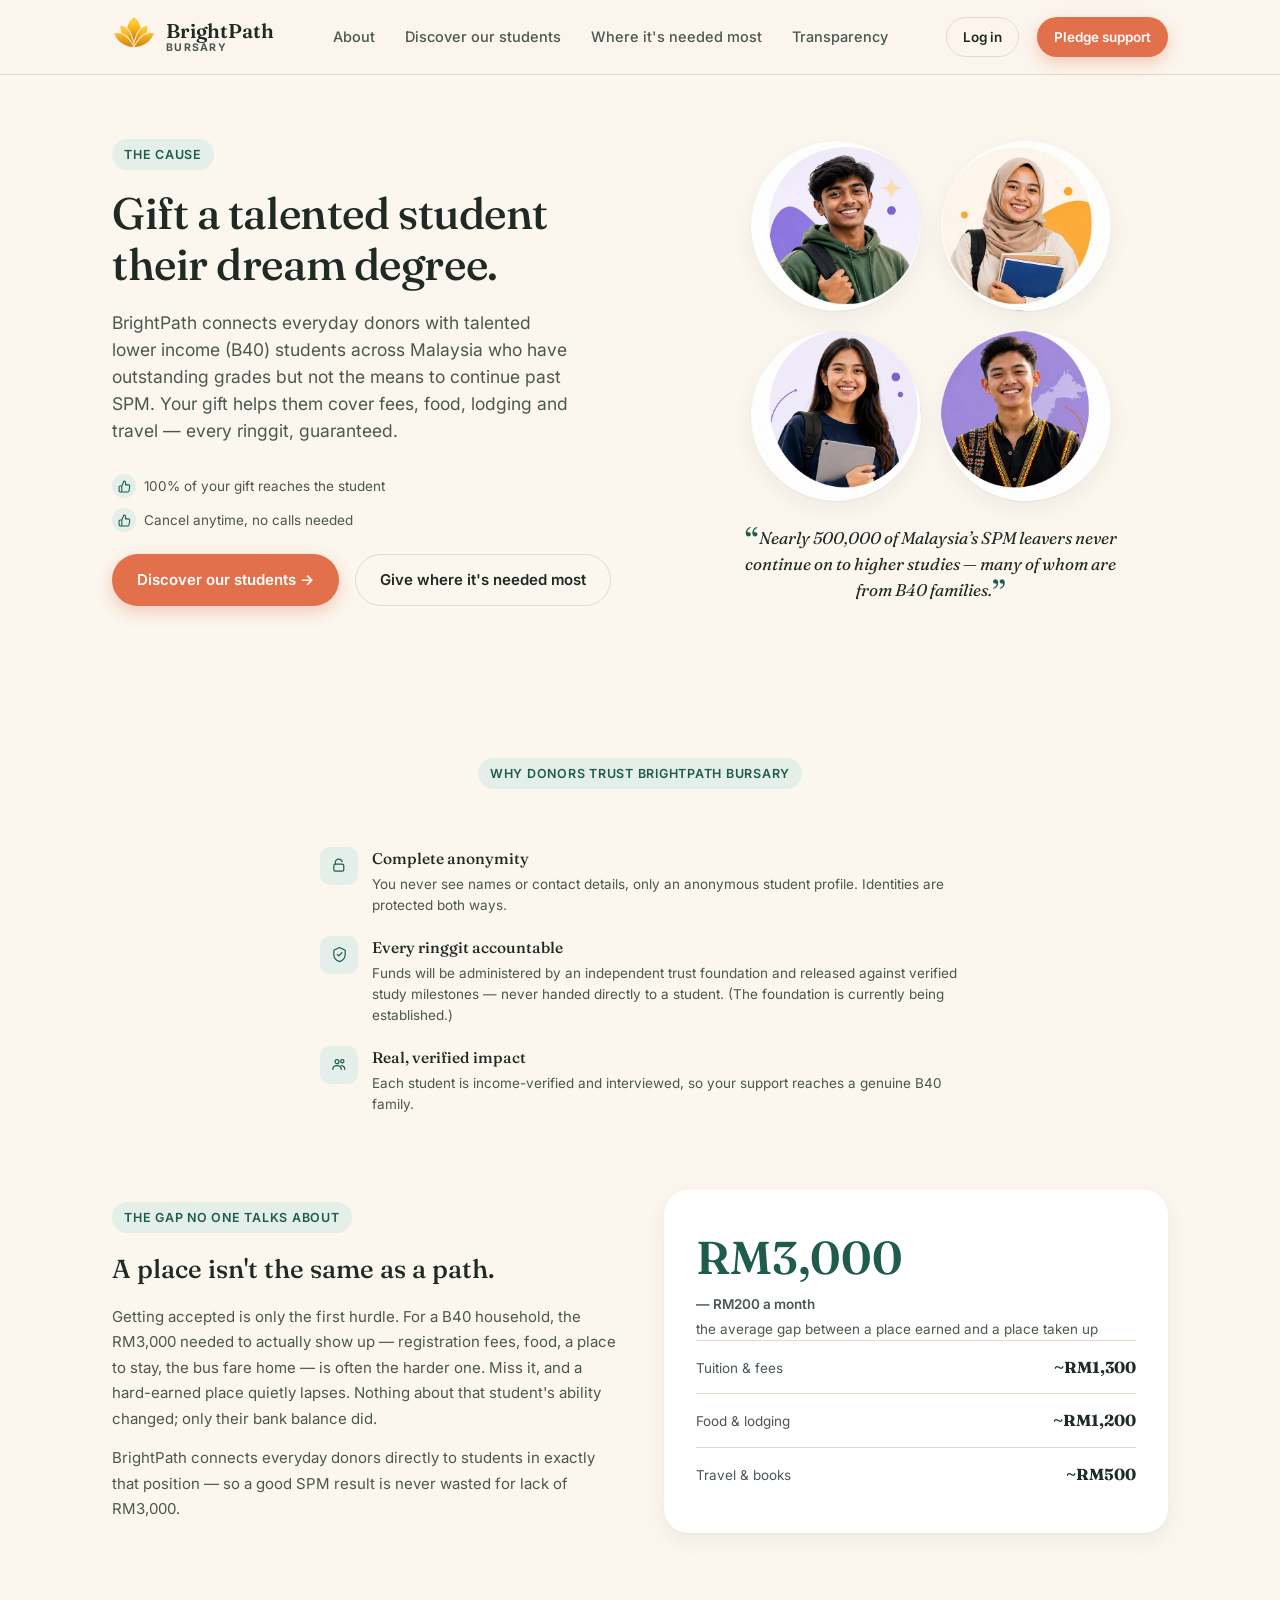
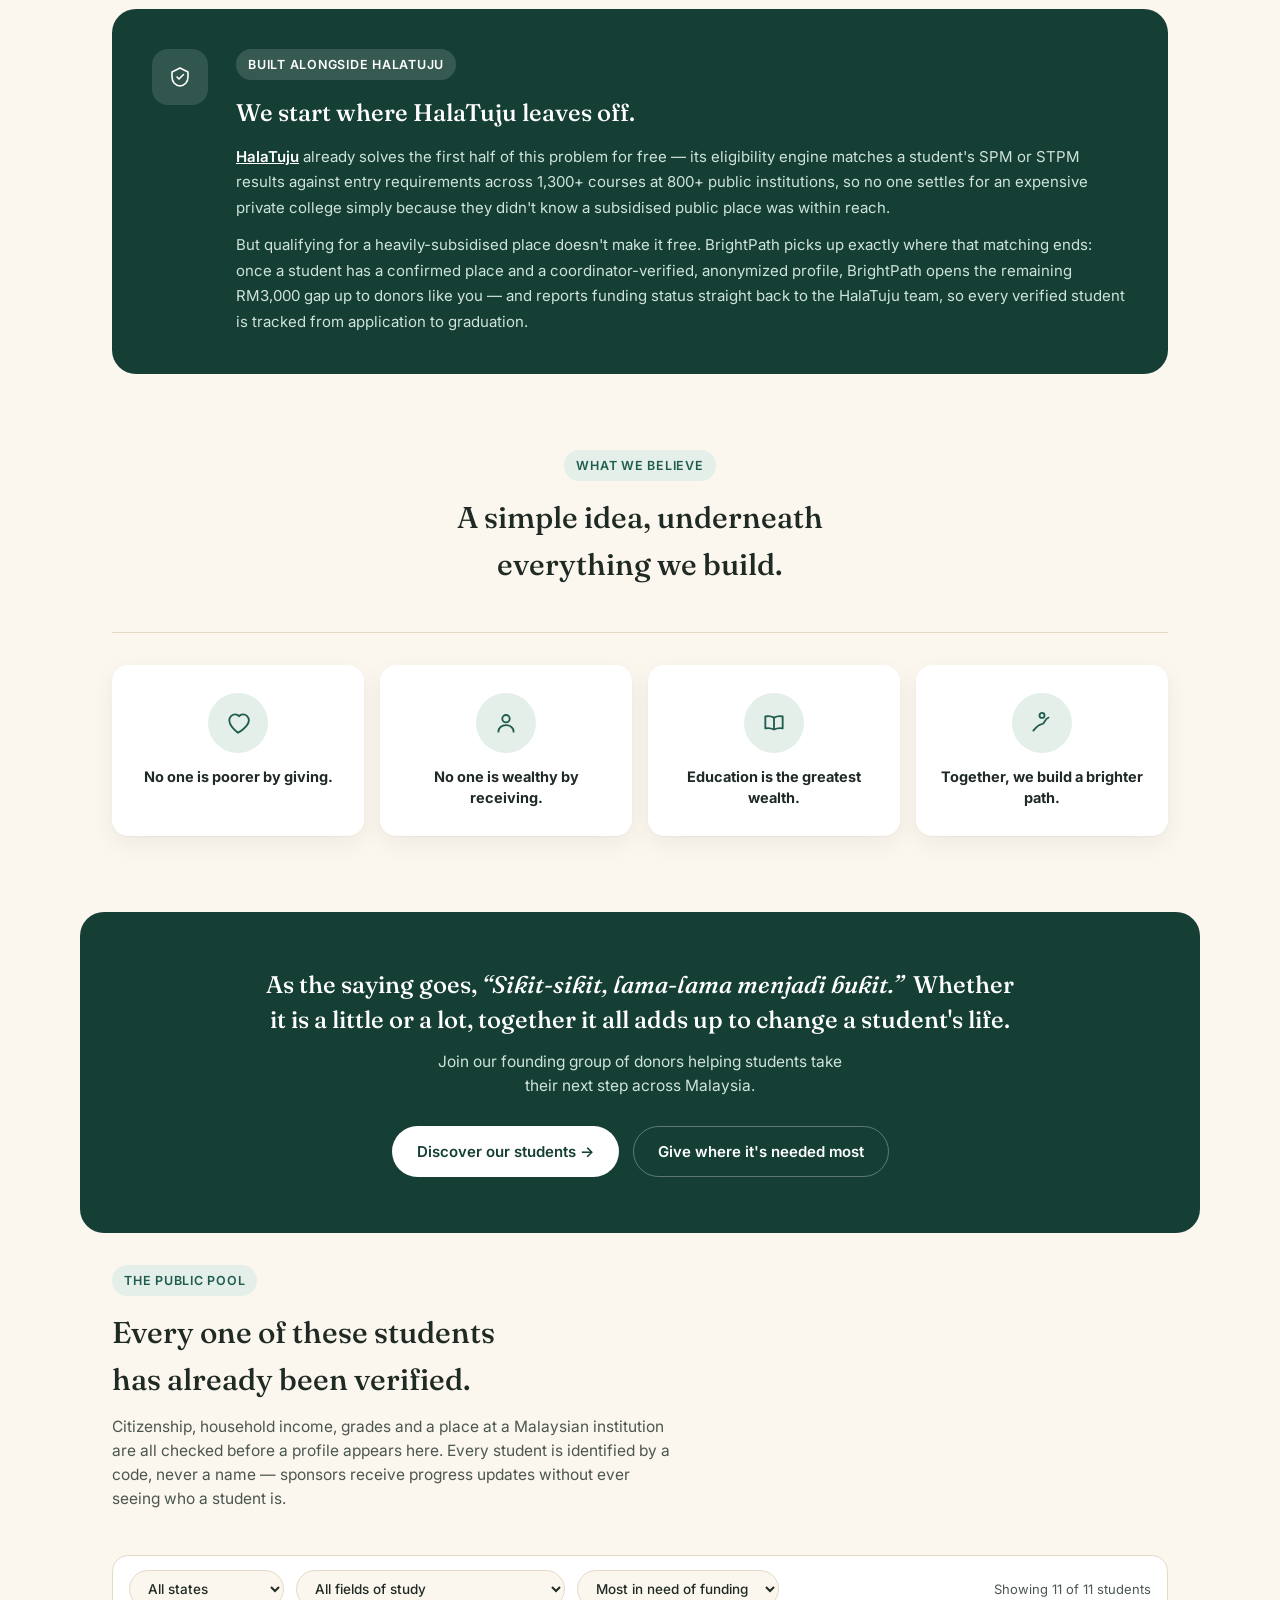
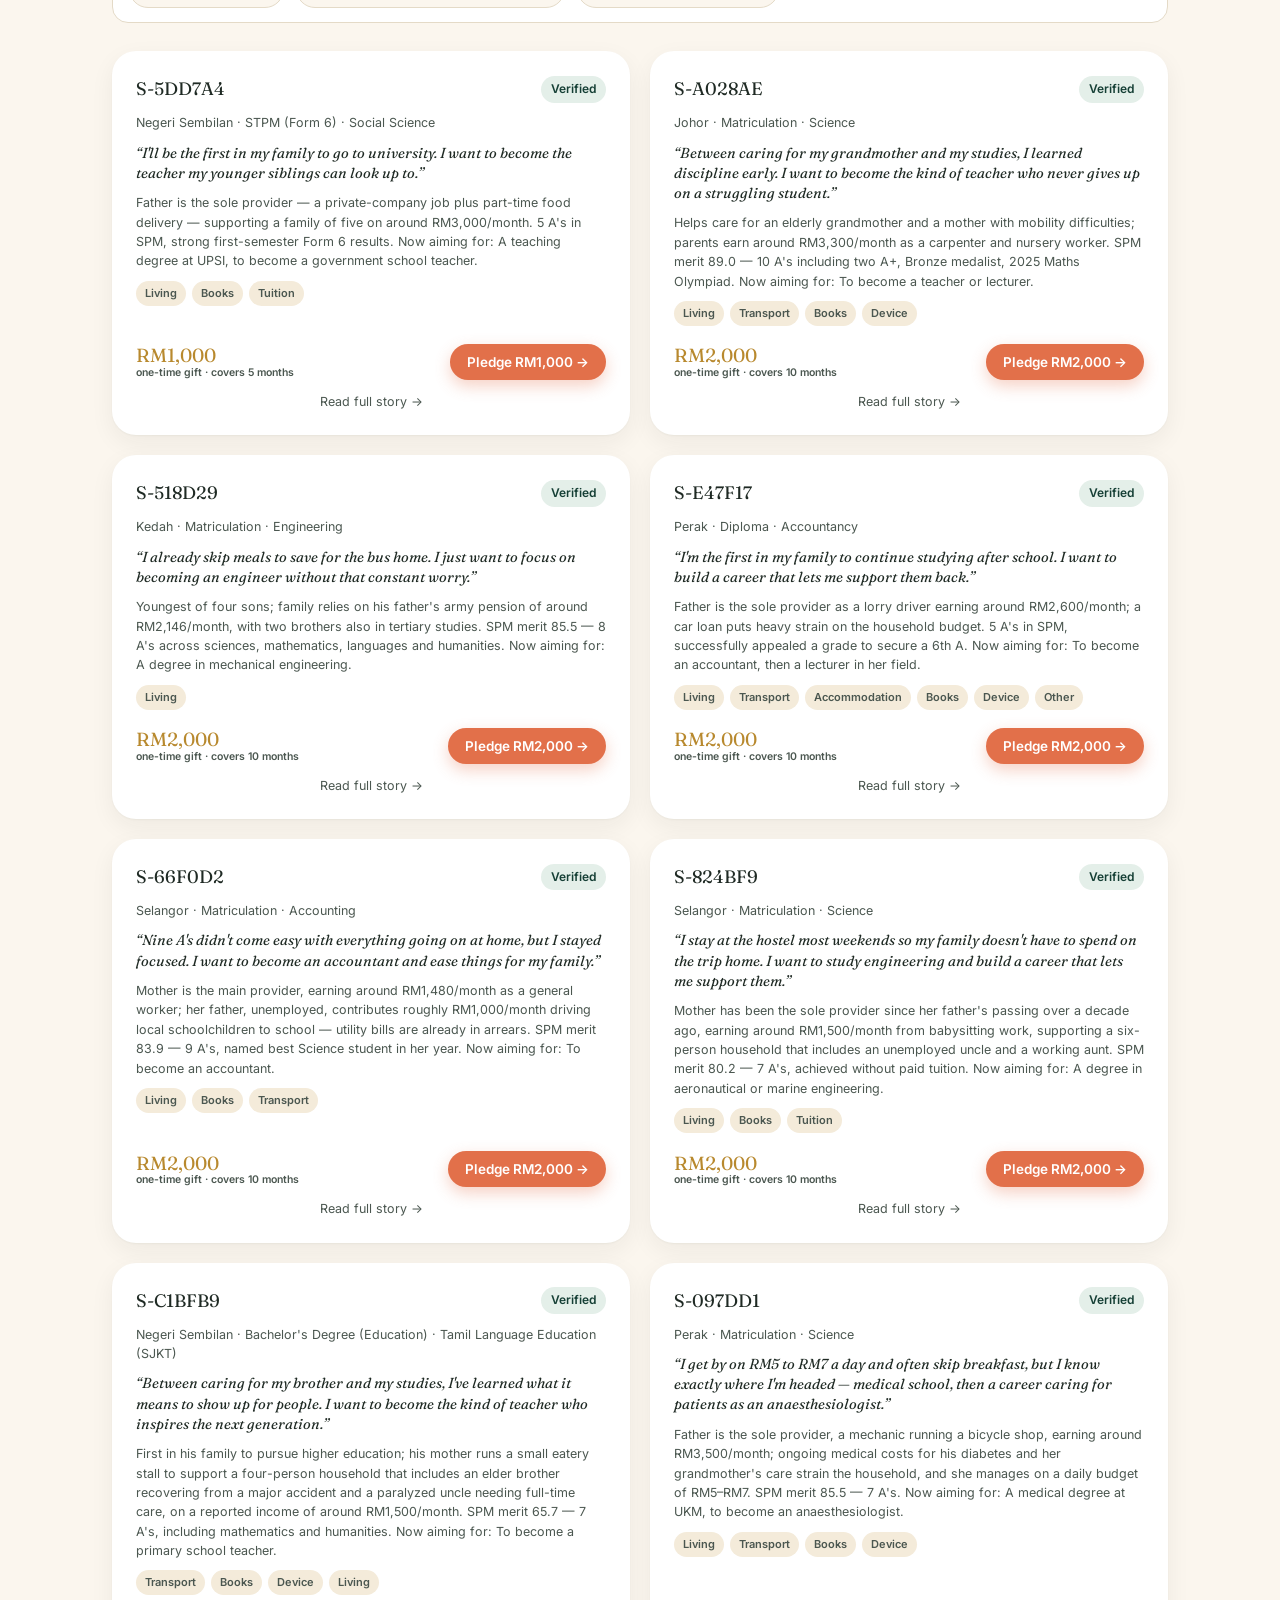
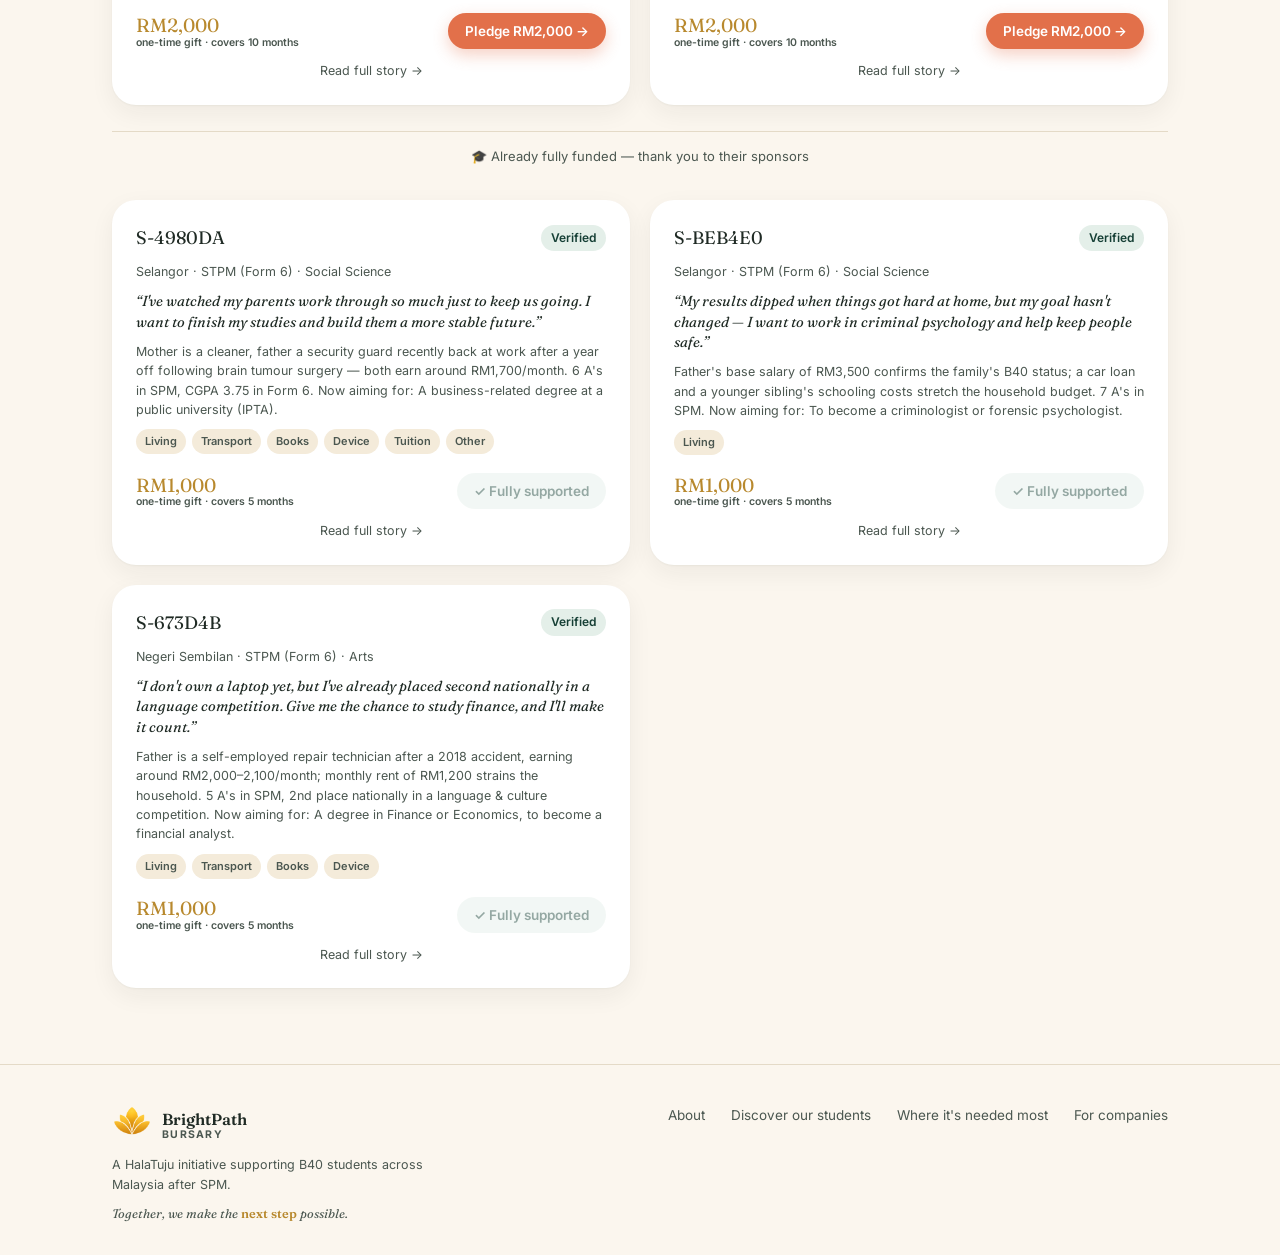
==== index.html @ ee4ef0aa "Restructure into 2 pages (Students / General fund), clarify CTA copy, add students Split the single-" ====
<!DOCTYPE html>
<html lang="en">
<head>
<meta charset="UTF-8">
<meta name="viewport" content="width=device-width, initial-scale=1.0">
<title>BrightPath — Help a student go further</title>
<link rel="icon" type="image/png" href="assets/logo-icon.png">
<meta name="description" content="BrightPath connects everyday donors with B40 students across Malaysia who have the grades but not the means to continue past SPM. Fund the bursary, sponsor a student, or become a mentor.">
<link rel="canonical" href="https://brightpath-sureshdhynnas-projects.vercel.app/index.html">
<meta property="og:type" content="website">
<meta property="og:site_name" content="BrightPath">
<meta property="og:title" content="BrightPath — Help a student go further">
<meta property="og:description" content="Everyday donors funding B40 students across Malaysia after SPM. 100% of your gift reaches the student.">
<meta property="og:url" content="https://brightpath-sureshdhynnas-projects.vercel.app/index.html">
<meta name="twitter:card" content="summary">
<meta name="twitter:title" content="BrightPath — Help a student go further">
<meta name="twitter:description" content="Everyday donors funding B40 students across Malaysia after SPM. 100% of your gift reaches the student.">
<link rel="preconnect" href="https://fonts.googleapis.com">
<link rel="preconnect" href="https://fonts.gstatic.com" crossorigin>
<link href="https://fonts.googleapis.com/css2?family=Fraunces:opsz,wght@9..144,400;9..144,500;9..144,600&family=Inter:wght@400;500;600;700&display=swap" rel="stylesheet">
<link rel="stylesheet" href="styles.css">
<style>
  /* HERO */
  .hero{padding:64px 0 76px;}
  .hero-grid{display:grid;grid-template-columns:1.05fr 0.95fr;gap:56px;align-items:center;}
  .hero h1{font-size:44px;line-height:1.14;margin:18px 0 20px;letter-spacing:-0.01em;}
  .hero-sub{font-size:17.5px;color:var(--ink-soft);max-width:460px;margin-bottom:30px;}
  .hero-actions{display:flex;align-items:center;gap:16px;flex-wrap:wrap;}
  .hero-trust{display:flex;flex-direction:column;gap:10px;font-size:13.5px;color:var(--ink-soft);margin-bottom:22px;}
  .hero-avatars{display:flex;align-items:center;}
  .hero-avatars .av{width:26px;height:26px;border-radius:50%;border:2px solid var(--cream);margin-left:-8px;}
  .hero-avatars .av:first-child{margin-left:0;}
  .hero-trust-item{display:flex;align-items:center;gap:8px;}
  .hero-trust-icon{width:24px;height:24px;border-radius:50%;background:var(--teal-light);color:var(--teal);display:flex;align-items:center;justify-content:center;flex-shrink:0;}

  .hero-visual{position:relative;}
  .hero-photo-gallery{display:grid;grid-template-columns:repeat(2,1fr);gap:20px;max-width:360px;margin:0 auto 24px;}
  .hero-photo-gallery figure{margin:0;border-radius:50%;overflow:hidden;box-shadow:var(--shadow-card);position:relative;aspect-ratio:1/1;background:var(--cream-2);}
  .hero-photo-gallery img{position:absolute;inset:0;width:100%;height:100%;object-fit:cover;display:block;}
  .hero-stat-quote{font-family:'Fraunces',serif;font-size:17px;line-height:1.55;color:var(--ink);text-align:center;font-style:italic;max-width:380px;margin-inline:auto;}
  .hero-stat-quote .quote-mark{font-size:34px;font-style:normal;color:var(--teal);line-height:0;vertical-align:-9px;}
  @media (max-width:900px){
    .hero-grid{grid-template-columns:1fr;}
    .hero h1{font-size:34px;}
    .hero-visual{max-width:380px;margin:0 auto;}
  }
  @media (max-width:480px){
    .hero-photo-gallery{max-width:280px;gap:14px;}
  }


  /* STUDENT LISTING — the full browsable pool, at the bottom of this page.
     One card design, used everywhere a student is shown (item 4): quote,
     family/academic story, what the gift covers, then the amount as a
     one-time total rather than "RM x over N months" (which read like a
     recurring RM x/month commitment). */
  .pledge-student-grid{display:grid;grid-template-columns:1fr 1fr;gap:20px;margin-top:28px;}
  @media (max-width:760px){ .pledge-student-grid{grid-template-columns:1fr;} }
  .pledge-student-card{background:var(--white);border-radius:var(--radius-lg);box-shadow:var(--shadow-card);padding:24px;display:flex;flex-direction:column;gap:10px;}
  .psc-head{display:flex;align-items:center;justify-content:space-between;gap:10px;}
  .psc-head .t-code{font-family:'Fraunces',serif;font-size:18px;}
  .psc-meta{font-size:12.5px;color:var(--ink-soft);}
  .psc-quote{font-family:'Fraunces',serif;font-style:italic;font-size:14.5px;color:var(--ink);line-height:1.4;}
  .psc-narrative{font-size:12.5px;color:var(--ink-soft);line-height:1.55;}
  .psc-footer{display:flex;align-items:center;justify-content:space-between;gap:12px;margin-top:auto;padding-top:8px;}
  .psc-amount{font-family:'Fraunces',serif;font-size:19px;color:var(--brand-gold);line-height:1.2;}
  .psc-amount span{display:block;font-family:'Inter',sans-serif;font-size:10.5px;color:var(--ink-soft);font-weight:600;}
  .psc-profile-link{display:block;text-align:center;font-size:12.5px;color:var(--ink-soft);margin-top:2px;}
  .psc-profile-link:hover{color:var(--ink);}

  .filter-bar{
    display:flex;align-items:center;gap:12px;flex-wrap:wrap;
    background:var(--white);border:1px solid var(--line);border-radius:var(--radius-md);
    padding:14px 16px;margin:28px 0 8px;
  }
  .filter-bar select{
    font-family:'Inter',sans-serif;font-size:13.5px;font-weight:500;color:var(--ink);
    border:1px solid var(--line);border-radius:100px;padding:9px 14px;background:var(--cream);cursor:pointer;
  }
  .filter-count{margin-left:auto;font-size:13px;color:var(--ink-soft);}
  .empty-state{text-align:center;padding:60px 20px;color:var(--ink-soft);font-size:14.5px;display:none;}
  .funded-divider{grid-column:1/-1;text-align:center;font-size:13px;color:var(--ink-soft);padding:14px 0;border-top:1px solid var(--line);margin-top:6px;}

  /* TRUST */
  .trust-list{display:flex;flex-direction:column;gap:20px;}
  .trust-item{display:flex;gap:14px;align-items:flex-start;}
  .trust-item i{width:38px;height:38px;border-radius:10px;background:var(--teal-light);color:var(--teal);
    display:flex;align-items:center;justify-content:center;flex-shrink:0;}
  .trust-item h3{font-size:15.5px;margin-bottom:3px;}
  .trust-item p{font-size:13.5px;color:var(--ink-soft);}

  .belief-row{display:grid;grid-template-columns:repeat(4,1fr);gap:16px;margin-top:36px;padding-top:32px;border-top:1px solid var(--line);}
  @media (max-width:760px){ .belief-row{grid-template-columns:1fr 1fr;} }
  @media (max-width:480px){ .belief-row{grid-template-columns:1fr;} }
  .belief-item{
    display:flex;flex-direction:column;align-items:center;text-align:center;gap:14px;
    background:var(--white);border-radius:var(--radius-md);padding:28px 18px;box-shadow:var(--shadow-card);
    transition:transform .15s ease;
  }
  .belief-item:hover{transform:translateY(-3px);}
  .belief-item i{width:60px;height:60px;border-radius:50%;background:var(--teal-light);color:var(--teal);display:flex;align-items:center;justify-content:center;flex-shrink:0;}
  .belief-item i svg{width:26px;height:26px;}
  .belief-item p{font-size:14.5px;font-weight:700;color:var(--ink);line-height:1.4;}

  /* THE GAP + HALATUJU */
  .split{display:grid;grid-template-columns:1fr 1fr;gap:48px;align-items:center;}
  @media (max-width:860px){ .split{grid-template-columns:1fr;} }
  .split h2{font-size:26px;margin-bottom:14px;}
  .split p{font-size:15px;color:var(--ink-soft);line-height:1.7;margin-bottom:14px;}
  .split p:last-child{margin-bottom:0;}

  .gap-card{
    background:var(--white);border-radius:var(--radius-lg);box-shadow:var(--shadow-card);
    padding:32px;position:relative;
  }
  .gap-card .figure{font-family:'Fraunces',serif;font-size:46px;font-weight:600;color:var(--teal);}
  .gap-card .figure-label{font-size:13.5px;color:var(--ink-soft);margin-top:4px;}
  .gap-row{display:flex;justify-content:space-between;align-items:baseline;padding:14px 0;border-top:1px solid var(--line);}
  .gap-row:first-of-type{border-top:none;}
  .gap-row span:first-child{font-size:13.5px;color:var(--ink-soft);}
  .gap-row span:last-child{font-weight:700;font-family:'Fraunces',serif;}

  .halatuju-card{
    background:var(--teal-dark);color:#fff;border-radius:var(--radius-lg);padding:40px;
    display:grid;grid-template-columns:auto 1fr;gap:28px;align-items:start;
  }
  @media (max-width:700px){ .halatuju-card{grid-template-columns:1fr;} }
  .halatuju-mark{
    width:56px;height:56px;border-radius:16px;background:rgba(255,255,255,0.12);
    display:flex;align-items:center;justify-content:center;flex-shrink:0;color:#fff;
  }
  .halatuju-card h2{color:#fff;font-size:24px;margin-bottom:12px;}
  .halatuju-card p{color:#CFE3DB;font-size:15px;line-height:1.7;margin-bottom:12px;}
  .halatuju-card p:last-child{margin-bottom:0;}
  .halatuju-card a{color:#fff;text-decoration:underline;font-weight:600;}

  /* FINAL CTA */
  .final-cta{
    background:var(--teal-dark);border-radius:var(--radius-lg);
    padding:56px 48px;text-align:center;color:#fff;margin:0 32px;
    max-width:1120px;margin-inline:auto;
  }
  .final-cta h2{color:#fff;font-size:28px;margin-bottom:12px;}
  .final-cta p{color:#CFE3DB;font-size:15.5px;margin-bottom:28px;max-width:440px;margin-inline:auto;}
  .final-cta-actions{display:flex;gap:14px;justify-content:center;flex-wrap:wrap;}
</style>
</head>
<body>

<header>
  <nav class="wrap">
    <div class="logo">
      <span class="logo-mark"><img src="assets/logo-icon.png" alt="BrightPath"></span>
      <span class="logo-text"><span class="logo-name">BrightPath</span><span class="logo-sub">Bursary</span></span>
    </div>
    <div class="nav-links">
      <a href="#the-cause">About</a>
      <a href="#student-listing">Discover our students</a>
      <a href="give.html">Where it's needed most</a>
      <a href="#trust">Transparency</a>
    </div>
    <div class="nav-cta">
      <div class="account-menu" id="account-menu" style="display:none;">
        <button class="btn btn-ghost btn-sm" id="account-trigger" onclick="toggleAccountDropdown()">Account ▾</button>
        <div class="account-dropdown" id="account-dropdown">
          <a href="dashboard.html">My account</a>
          <a href="#" onclick="signOut();return false;">Sign out</a>
        </div>
      </div>
      <a href="#" class="btn btn-ghost btn-sm" id="nav-login">Log in</a>
      <a href="#student-listing" class="btn btn-primary btn-sm" id="nav-start">Pledge support</a>
    </div>
  </nav>
</header>

<script src="auth.js?v=3"></script>
<script>renderAccountNav();</script>

<main>
  <section class="hero" id="the-cause">
    <div class="wrap">
      <div class="hero-grid">
        <div>
          <span class="eyebrow">The cause</span>
          <h1>Gift a talented student their dream degree.</h1>
          <p class="hero-sub">BrightPath connects everyday donors with talented lower income (B40) students across Malaysia who have outstanding grades but not the means to continue past SPM. Your gift helps them cover fees, food, lodging and travel — every ringgit, guaranteed.</p>
          <div class="hero-trust">
            <span class="hero-trust-item"><i class="hero-trust-icon"><svg width="13" height="13" viewBox="0 0 24 24" fill="none"><path d="M14 9V5a3 3 0 00-3-3l-4 9v11h11.28a2 2 0 002-1.7l1.38-9a2 2 0 00-2-2.3zM7 22H4a2 2 0 01-2-2v-7a2 2 0 012-2h3" stroke="currentColor" stroke-width="2" stroke-linecap="round" stroke-linejoin="round"/></svg></i>100% of your gift reaches the student</span>
            <span class="hero-trust-item"><i class="hero-trust-icon"><svg width="13" height="13" viewBox="0 0 24 24" fill="none"><path d="M14 9V5a3 3 0 00-3-3l-4 9v11h11.28a2 2 0 002-1.7l1.38-9a2 2 0 00-2-2.3zM7 22H4a2 2 0 01-2-2v-7a2 2 0 012-2h3" stroke="currentColor" stroke-width="2" stroke-linecap="round" stroke-linejoin="round"/></svg></i>Cancel anytime, no calls needed</span>
          </div>
          <div class="hero-actions">
            <a href="#student-listing" class="btn btn-primary">Discover our students →</a>
            <a href="give.html" class="btn btn-ghost">Give where it's needed most</a>
          </div>
        </div>

        <div class="hero-visual">
          <div class="hero-photo-gallery">
            <figure><img src="assets/student-ai-1.jpg" alt="AI-generated illustration of a Malaysian student" loading="lazy"></figure>
            <figure><img src="assets/student-ai-2.jpg" alt="AI-generated illustration of a Malaysian student" loading="lazy"></figure>
            <figure><img src="assets/student-ai-3.jpg" alt="AI-generated illustration of a Malaysian student" loading="lazy"></figure>
            <figure><img src="assets/student-ai-4.jpg" alt="AI-generated illustration of a Malaysian student" loading="lazy"></figure>
          </div>
          <p class="hero-stat-quote"><span class="quote-mark">&ldquo;</span>Nearly 500,000 of Malaysia&rsquo;s SPM leavers never continue on to higher studies — many of whom are from B40 families.<span class="quote-mark">&rdquo;</span></p>
        </div>
      </div>
    </div>
  </section>

  <section id="trust">
    <div class="wrap">
      <div style="max-width:640px;margin:0 auto;">
        <div class="section-head center">
          <span class="eyebrow">Why donors trust BrightPath Bursary</span>
        </div>
        <div class="trust-list">
          <div class="trust-item">
            <i><svg width="17" height="17" viewBox="0 0 24 24" fill="none"><path d="M6 10V8C6 5.24 8.24 3 11 3C13.24 3 15.13 4.47 15.77 6.5" stroke="currentColor" stroke-width="1.7" stroke-linecap="round"/><rect x="4" y="10" width="14" height="10" rx="2" stroke="currentColor" stroke-width="1.7"/></svg></i>
            <div><h3>Complete anonymity</h3><p>You never see names or contact details, only an anonymous student profile. Identities are protected both ways.</p></div>
          </div>
          <div class="trust-item">
            <i><svg width="17" height="17" viewBox="0 0 24 24" fill="none"><path d="M12 2L4 6V12C4 17 7.5 20.5 12 22C16.5 20.5 20 17 20 12V6L12 2Z" stroke="currentColor" stroke-width="1.7" stroke-linejoin="round"/><path d="M9 12L11 14L15.5 9.5" stroke="currentColor" stroke-width="1.7" stroke-linecap="round" stroke-linejoin="round"/></svg></i>
            <div><h3>Every ringgit accountable</h3><p>Funds will be administered by an independent trust foundation and released against verified study milestones — never handed directly to a student. (The foundation is currently being established.)</p></div>
          </div>
          <div class="trust-item">
            <i><svg width="17" height="17" viewBox="0 0 24 24" fill="none"><circle cx="8.5" cy="8" r="2.8" stroke="currentColor" stroke-width="1.7"/><path d="M2.5 19C2.5 15.5 5.2 13.5 8.5 13.5C11.8 13.5 14.5 15.5 14.5 19" stroke="currentColor" stroke-width="1.7" stroke-linecap="round"/><circle cx="16" cy="7.5" r="2.3" stroke="currentColor" stroke-width="1.7"/><path d="M14.5 13.7C17.2 13.9 19.5 15.8 19.5 19" stroke="currentColor" stroke-width="1.7" stroke-linecap="round"/></svg></i>
            <div><h3>Real, verified impact</h3><p>Each student is income-verified and interviewed, so your support reaches a genuine B40 family.</p></div>
          </div>
        </div>
      </div>
    </div>
  </section>

  <section id="gap" style="padding-top:0;">
    <div class="wrap">
      <div class="split">
        <div>
          <span class="eyebrow">The gap no one talks about</span>
          <h2 style="margin-top:16px;">A place isn't the same as a path.</h2>
          <p>Getting accepted is only the first hurdle. For a B40 household, the RM3,000 needed to actually show up — registration fees, food, a place to stay, the bus fare home — is often the harder one. Miss it, and a hard-earned place quietly lapses. Nothing about that student's ability changed; only their bank balance did.</p>
          <p>BrightPath connects everyday donors directly to students in exactly that position — so a good SPM result is never wasted for lack of RM3,000.</p>
        </div>
        <div class="gap-card">
          <div class="figure">RM3,000</div>
          <div class="figure-label" style="margin-top:0;font-weight:600;">— RM200 a month</div>
          <div class="figure-label">the average gap between a place earned and a place taken up</div>
          <div class="gap-row"><span>Tuition & fees</span><span>~RM1,300</span></div>
          <div class="gap-row"><span>Food & lodging</span><span>~RM1,200</span></div>
          <div class="gap-row"><span>Travel & books</span><span>~RM500</span></div>
        </div>
      </div>
    </div>
  </section>

  <section style="padding-top:0;">
    <div class="wrap">
      <div class="halatuju-card">
        <div class="halatuju-mark">
          <svg width="24" height="24" viewBox="0 0 24 24" fill="none"><path d="M12 3L4 7V12C4 17 7.5 20.5 12 21C16.5 20.5 20 17 20 12V7L12 3Z" stroke="currentColor" stroke-width="1.6" stroke-linejoin="round"/><path d="M9 12L11 14L15.5 9.5" stroke="currentColor" stroke-width="1.6" stroke-linecap="round" stroke-linejoin="round"/></svg>
        </div>
        <div>
          <span class="eyebrow" style="background:rgba(255,255,255,0.14);color:#fff;margin-bottom:14px;">Built alongside HalaTuju</span>
          <h2>We start where HalaTuju leaves off.</h2>
          <p><a href="https://halatuju.xyz" target="_blank" rel="noopener">HalaTuju</a> already solves the first half of this problem for free — its eligibility engine matches a student's SPM or STPM results against entry requirements across 1,300+ courses at 800+ public institutions, so no one settles for an expensive private college simply because they didn't know a subsidised public place was within reach.</p>
          <p>But qualifying for a heavily-subsidised place doesn't make it free. BrightPath picks up exactly where that matching ends: once a student has a confirmed place and a coordinator-verified, anonymized profile, BrightPath opens the remaining RM3,000 gap up to donors like you — and reports funding status straight back to the HalaTuju team, so every verified student is tracked from application to graduation.</p>
        </div>
      </div>
    </div>
  </section>

  <section id="believe" style="padding-top:0;">
    <div class="wrap">
      <div class="section-head center">
        <span class="eyebrow">What we believe</span>
        <h2>A simple idea, underneath everything we build.</h2>
      </div>
      <div class="belief-row">
        <div class="belief-item">
          <i><svg width="17" height="17" viewBox="0 0 24 24" fill="none"><path d="M12 21C12 21 4 15.5 4 9.5C4 6.5 6.4 4 9.5 4C11 4 12.3 4.7 13 5.8C13.7 4.7 15 4 16.5 4C19.6 4 22 6.5 22 9.5C22 15.5 12 21 12 21Z" stroke="currentColor" stroke-width="1.7" stroke-linejoin="round"/></svg></i>
          <p>No one is poorer by giving.</p>
        </div>
        <div class="belief-item">
          <i><svg width="17" height="17" viewBox="0 0 24 24" fill="none"><circle cx="12" cy="8" r="3.4" stroke="currentColor" stroke-width="1.7"/><path d="M5 20C5 16.5 8 14 12 14C16 14 19 16.5 19 20" stroke="currentColor" stroke-width="1.7" stroke-linecap="round"/></svg></i>
          <p>No one is wealthy by receiving.</p>
        </div>
        <div class="belief-item">
          <i><svg width="17" height="17" viewBox="0 0 24 24" fill="none"><path d="M4 6C4 6 8 5 12 7C16 5 20 6 20 6V17C20 17 16 16 12 18C8 16 4 17 4 17V6Z" stroke="currentColor" stroke-width="1.7" stroke-linejoin="round"/><path d="M12 7V18" stroke="currentColor" stroke-width="1.7"/></svg></i>
          <p>Education is the greatest wealth.</p>
        </div>
        <div class="belief-item">
          <i><svg width="17" height="17" viewBox="0 0 24 24" fill="none"><circle cx="12" cy="5" r="2.3" stroke="currentColor" stroke-width="1.7"/><path d="M4 19C4 19 9 13 12 13C15 13 14 8 18 7" stroke="currentColor" stroke-width="1.7" stroke-linecap="round"/></svg></i>
          <p>Together, we build a brighter path.</p>
        </div>
      </div>
    </div>
  </section>

  <section style="padding:0 0 32px;">
    <div class="final-cta">
      <h2 style="font-size:24px;line-height:1.45;">As the saying goes, <em>&ldquo;Sikit-sikit, lama-lama menjadi bukit.&rdquo;</em>&nbsp;&nbsp;Whether it is a little or a lot, together it all adds up to change a student's life.</h2>
      <p>Join our founding group of donors helping students take their next step across Malaysia.</p>
      <div class="final-cta-actions">
        <a href="#student-listing" class="btn btn-onteal">Discover our students →</a>
        <a href="give.html" class="btn" style="border:1.5px solid rgba(255,255,255,0.3);color:#fff;">Give where it's needed most</a>
      </div>
    </div>
  </section>

  <section id="student-listing" style="padding-top:0;">
    <div class="wrap">
      <div class="section-head">
        <span class="eyebrow">The public pool</span>
        <h2>Every one of these students has already been verified.</h2>
        <p>Citizenship, household income, grades and a place at a Malaysian institution are all checked before a profile appears here. Every student is identified by a code, never a name — sponsors receive progress updates without ever seeing who a student is.</p>
      </div>
      <div class="filter-bar">
        <select id="filter-state"><option value="">All states</option></select>
        <select id="filter-course"><option value="">All fields of study</option></select>
        <select id="filter-sort">
          <option value="urgent">Most in need of funding</option>
          <option value="funded">Closest to fully funded</option>
        </select>
        <span class="filter-count" id="filter-count"></span>
      </div>
      <div class="pledge-student-grid" id="student-listing-grid"></div>
      <p class="empty-state" id="student-listing-empty">No students match those filters right now — try widening your search.</p>
    </div>
  </section>
</main>

<footer>
  <div class="wrap footer-grid">
    <div>
      <div class="logo" style="margin-bottom:10px;">
        <span class="logo-mark" style="width:40px;height:40px;"><img src="assets/logo-icon.png" alt="BrightPath"></span>
        <span class="logo-text"><span class="logo-name" style="font-size:16px;">BrightPath</span><span class="logo-sub">Bursary</span></span>
      </div>
      <p class="footer-note">A HalaTuju initiative supporting B40 students across Malaysia after SPM.</p>
      <p class="logo-tagline" style="margin-top:10px;">Together, we make the <b>next step</b> possible.</p>
    </div>
    <div class="footer-links">
      <a href="#the-cause">About</a>
      <a href="#student-listing">Discover our students</a>
      <a href="give.html">Where it's needed most</a>
      <a href="corporate.html">For companies</a>
    </div>
  </div>
</footer>

<script src="data.js?v=2"></script>
<script>
  document.querySelectorAll('a[href^="#"]').forEach(function(link){
    link.addEventListener('click', function(e){
      var id = link.getAttribute('href').slice(1);
      var target = document.getElementById(id);
      if(target){
        e.preventDefault();
        target.scrollIntoView({behavior:'smooth', block:'start'});
      }
    });
  });

  // Pledging a student is a two-step confirm (a bare click was recording real
  // money instantly — too easy to trigger by accident), then guests are asked
  // to log in via the shared login modal from auth.js, then the pledge is
  // recorded and the card swaps to a simple in-place confirmation.
  function pledgeStudentInFull(id){
    var s = getStudentById(id);
    if(!s) return;
    var footer = document.querySelector('#student-card-' + id + ' .psc-footer');
    if(!footer) return;
    footer.innerHTML =
      '<div class="inline-confirm">' +
        '<p>Pledge ' + fmtRM(s.goal) + ' to this student?</p>' +
        '<div class="inline-confirm-actions">' +
          '<button type="button" class="btn btn-ghost btn-sm" onclick="cancelStudentPledge(' + id + ')">Cancel</button>' +
          '<button type="button" class="btn btn-primary btn-sm" onclick="confirmStudentPledge(' + id + ')">Confirm pledge</button>' +
        '</div>' +
      '</div>';
  }
  function cancelStudentPledge(id){
    var s = getStudentById(id);
    var footer = document.querySelector('#student-card-' + id + ' .psc-footer');
    if(!s || !footer) return;
    footer.innerHTML =
      '<div class="psc-amount">' + fmtRM(s.goal) + '<span>one-time gift &middot; covers ' + s.months + ' months</span></div>' +
      '<button class="btn btn-primary btn-sm" onclick="pledgeStudentInFull(' + s.id + ')">Pledge ' + fmtRM(s.goal) + ' &rarr;</button>';
  }
  function confirmStudentPledge(id){
    var s = getStudentById(id);
    if(!s) return;
    // Belt-and-suspenders: re-check right before recording, not just when the
    // card was drawn — closes the gap where a stale tab or a second click
    // already in flight could otherwise double-pledge the same student.
    if(hasPledgedStudent(id)){ if(typeof renderStudentListing === 'function') renderStudentListing(); return; }
    requireLogin(function(){
      if(hasPledgedStudent(id)){ if(typeof renderStudentListing === 'function') renderStudentListing(); return; }
      var accountName = getSession().name;
      var nowIso = new Date().toISOString();
      var rn = receiptNo();
      var target = s.code + ', ' + s.state;
      addActiveGift({
        target: target, giveType: 'student', studentId: s.id,
        amount: s.goal, freq: 'once', pay: null, coverFee: false, fee: 0,
        status: 'active', startedAt: nowIso
      });
      addTransaction({
        receiptNo: rn, date: nowIso, target: target, amount: s.goal,
        freq: 'once', pay: null, fee: 0, total: s.goal, donorName: accountName,
        monthsCovered: s.months
      });
      // Re-render from the actual gift records (not a one-off DOM patch) so
      // this card, a page reload, and student-profile.html all agree on
      // whether this student has already been pledged.
      if(typeof renderStudentListing === 'function') renderStudentListing();
    });
  }

  // Student listing — the full browsable pool, at the bottom of this page.
  (function(){
    var stateSelect = document.getElementById('filter-state');
    var courseSelect = document.getElementById('filter-course');
    var sortSelect = document.getElementById('filter-sort');
    var grid = document.getElementById('student-listing-grid');
    var countEl = document.getElementById('filter-count');
    var emptyEl = document.getElementById('student-listing-empty');

    // A donor can arrive here already mid-gift (paid, but hasn't picked a
    // student yet) via dashboard.html's "Choose now" link, which passes the
    // gift id through as ?forGift=. When that's the case, a card's CTA should
    // assign this existing gift rather than open a brand-new pledge.
    var forGiftId = new URLSearchParams(window.location.search).get('forGift');
    var forGift = forGiftId ? getGiftById(forGiftId) : null;
    var hasPendingMatch = isPendingMatch(forGift) || (getSession() ? isPendingMatch(getPrimaryActiveGift()) : false);
    function profileLink(s){
      return 'student-profile.html?id=' + s.id + (forGiftId ? '&forGift=' + encodeURIComponent(forGiftId) : '');
    }

    function unique(arr){ return arr.filter(function(v,i){ return arr.indexOf(v) === i; }); }
    unique(STUDENTS.map(function(s){ return s.state; })).sort().forEach(function(state){
      var opt = document.createElement('option'); opt.value = state; opt.textContent = state;
      stateSelect.appendChild(opt);
    });
    unique(STUDENTS.map(function(s){ return s.course; })).sort().forEach(function(course){
      var opt = document.createElement('option'); opt.value = course; opt.textContent = course;
      courseSelect.appendChild(opt);
    });

    function cardHtml(s){
      var funded = pctFunded(s) >= 100;
      var alreadyMine = hasPledgedStudent(s.id);
      var coversHtml = s.covers.map(function(c){ return '<span class="covers-chip">' + c + '</span>'; }).join('');
      var ctaHtml;
      if(funded){
        ctaHtml = '<button class="btn btn-sm" disabled style="background:var(--teal-light);color:var(--teal-dark);">&check; Fully supported</button>';
      } else if(alreadyMine){
        ctaHtml = '<span class="btn btn-sm" style="background:var(--teal-light);color:var(--teal-dark);">&check; Pledged, thank you</span>';
      } else if(hasPendingMatch){
        ctaHtml = '<a href="' + profileLink(s) + '" class="btn btn-primary btn-sm">Choose this student &rarr;</a>';
      } else {
        ctaHtml = '<button class="btn btn-primary btn-sm" onclick="pledgeStudentInFull(' + s.id + ')">Pledge ' + fmtRM(s.goal) + ' &rarr;</button>';
      }
      return '' +
        '<div class="pledge-student-card" id="student-card-' + s.id + '">' +
          '<div class="psc-head"><span class="t-code">' + s.code + '</span><span class="badge badge-verified">Verified</span></div>' +
          '<div class="psc-meta">' + s.state + ' &middot; ' + s.level + ' &middot; ' + s.course + '</div>' +
          '<p class="psc-quote">&ldquo;' + s.story + '&rdquo;</p>' +
          '<p class="psc-narrative">' + s.family + ' ' + s.academic + '. Now aiming for: ' + s.ambition + '</p>' +
          '<div class="covers-row">' + coversHtml + '</div>' +
          '<div class="psc-footer">' +
            '<div class="psc-amount">' + fmtRM(s.goal) + '<span>one-time gift &middot; covers ' + s.months + ' months</span></div>' +
            ctaHtml +
          '</div>' +
          '<a href="' + profileLink(s) + '" class="psc-profile-link">Read full story &rarr;</a>' +
        '</div>';
    }

    function render(){
      var stateVal = stateSelect.value;
      var courseVal = courseSelect.value;
      var sortVal = sortSelect.value;
      var list = STUDENTS.filter(function(s){
        return (!stateVal || s.state === stateVal) && (!courseVal || s.course === courseVal);
      });

      // Fully-funded students can't be helped anymore, so regardless of sort
      // order they always sink to the bottom rather than sitting ahead of (or
      // scattered among) students who still need a sponsor.
      var available = list.filter(function(s){ return pctFunded(s) < 100; });
      var funded = list.filter(function(s){ return pctFunded(s) >= 100; });
      if(sortVal === 'urgent'){ available.sort(function(a,b){ return pctFunded(a) - pctFunded(b); }); }
      else if(sortVal === 'funded'){ available.sort(function(a,b){ return pctFunded(b) - pctFunded(a); }); }

      grid.innerHTML = available.map(cardHtml).join('') +
        (funded.length ? '<div class="funded-divider">🎓 Already fully funded — thank you to their sponsors</div>' : '') +
        funded.map(cardHtml).join('');
      countEl.textContent = 'Showing ' + list.length + ' of ' + STUDENTS.length + ' students';
      emptyEl.style.display = list.length === 0 ? 'block' : 'none';
      grid.style.display = list.length === 0 ? 'none' : 'grid';
    }
    [stateSelect, courseSelect, sortSelect].forEach(function(el){ el.addEventListener('change', render); });
    window.renderStudentListing = render;
    render();
  })();
</script>

</body>
</html>
---- styles.css ----
:root{
  --cream:#FBF6EE;
  --cream-2:#F4EBDA;
  --ink:#1F2A24;
  --ink-soft:#4B5750;
  --teal:#1F5C4E;
  --teal-dark:#153F35;
  --teal-light:#E4EFE9;
  --coral:#E2704A;
  --coral-dark:#B8532F;
  --coral-light:#FBE7DD;
  --amber:#E8A93B;
  --amber-light:#FBEACD;
  --amber-dark:#5C3A05;
  --plum:#8B5FA8;
  --plum-light:#EFE4F5;
  --plum-dark:#5A3B70;
  --brand-gold:#B8892E;
  --brand-gold-light:#E7C069;
  --brand-charcoal:#333333;
  --line:#E4DAC7;
  --white:#FFFFFF;
  --radius-lg:24px;
  --radius-md:16px;
  --radius-sm:10px;
  --shadow-card:0 1px 2px rgba(31,42,36,0.04), 0 8px 24px rgba(31,42,36,0.06);
}
*{box-sizing:border-box;}
html{scroll-behavior:smooth;}
body{
  margin:0;
  font-family:'Inter',system-ui,sans-serif;
  color:var(--ink);
  background:var(--cream);
  line-height:1.55;
}
h1,h2,h3,.serif{
  font-family:'Fraunces',serif;
  font-weight:500;
  color:var(--ink);
  margin:0;
  text-wrap:balance;
}
p{margin:0;}
img,svg{display:block;max-width:100%;}
a{color:inherit;text-decoration:none;}
button{font-family:'Inter',sans-serif;}
.wrap{max-width:1120px;margin:0 auto;padding:0 32px;}
.wrap-narrow{max-width:880px;margin:0 auto;padding:0 32px;}
@media (max-width:700px){ .wrap,.wrap-narrow{padding:0 20px;} }

.eyebrow{
  display:inline-flex;align-items:center;gap:6px;
  font-size:12.5px;font-weight:600;letter-spacing:0.06em;text-transform:uppercase;
  color:var(--teal);background:var(--teal-light);
  padding:6px 12px;border-radius:100px;
}
.badge{
  display:inline-flex;align-items:center;gap:5px;
  font-size:12px;font-weight:600;padding:4px 10px;border-radius:100px;
}
.badge-verified{background:var(--teal-light);color:var(--teal-dark);}
.badge-locked{background:var(--cream-2);color:var(--ink-soft);}
.badge-mentor{background:var(--plum-light);color:var(--plum-dark);}
.badge-corporate{background:var(--amber-light);color:var(--amber-dark);}
.stamp-row{display:flex;gap:6px;flex-wrap:wrap;}
.covers-row{display:flex;flex-wrap:wrap;gap:6px;}
.covers-chip{font-size:11px;font-weight:600;padding:4px 9px;border-radius:100px;background:var(--cream-2);color:var(--ink-soft);text-transform:capitalize;}

/* INLINE CONFIRM — a one-click accidental pledge is a real donor-trust risk,
   so every pledge action (student card, general fund, profile page) shows
   this "are you sure" step before anything is actually recorded. */
.inline-confirm{width:100%;}
.inline-confirm p{font-size:13px;margin-bottom:10px;}
.inline-confirm-actions{display:flex;gap:8px;}
.inline-confirm-actions .btn{flex:1;}

.btn{
  display:inline-flex;align-items:center;justify-content:center;gap:8px;
  font-family:'Inter',sans-serif;font-weight:600;font-size:15px;
  padding:13px 24px;border-radius:100px;border:1.5px solid transparent;
  cursor:pointer;transition:transform .15s ease, background .15s ease, box-shadow .15s ease;
  white-space:nowrap;
}
.btn:active{transform:scale(0.97);}
.btn-primary{background:var(--coral);color:#fff;box-shadow:0 6px 16px rgba(226,112,74,0.32);}
.btn-primary:hover{background:var(--coral-dark);}
.btn-ghost{background:transparent;color:var(--ink);border-color:var(--line);}
.btn-ghost:hover{border-color:var(--ink-soft);background:rgba(255,255,255,0.5);}
.btn-onteal{background:#fff;color:var(--teal-dark);}
.btn-onteal:hover{background:var(--cream);}
.btn-sm{padding:9px 16px;font-size:13.5px;}
.btn-block{width:100%;}
.btn[disabled]{opacity:0.45;cursor:not-allowed;}

header{
  position:sticky;top:0;z-index:50;
  background:rgba(251,246,238,0.9);
  backdrop-filter:saturate(180%) blur(10px);
  border-bottom:1px solid var(--line);
}
nav.wrap{display:flex;align-items:center;justify-content:space-between;height:74px;}
.logo{display:flex;align-items:center;gap:10px;}
.logo-mark{width:44px;height:44px;display:flex;align-items:center;justify-content:center;flex-shrink:0;}
.logo-mark img{width:100%;height:100%;object-fit:contain;}
.logo-text{display:flex;flex-direction:column;line-height:1.05;}
.logo-name{font-family:'Fraunces',serif;font-size:20px;font-weight:600;color:var(--ink);}
.logo-sub{font-family:'Inter',sans-serif;font-size:10.5px;font-weight:700;letter-spacing:0.12em;text-transform:uppercase;color:var(--ink-soft);margin-top:1px;}
.logo-tagline{font-family:'Fraunces',serif;font-style:italic;font-size:12.5px;color:var(--ink-soft);}
.logo-tagline b{color:var(--brand-gold);font-weight:600;font-style:normal;}
.nav-links{display:flex;align-items:center;gap:30px;}
.nav-links a{font-size:14.5px;font-weight:500;color:var(--ink-soft);}
.nav-links a:hover,.nav-links a.active{color:var(--ink);}
.nav-cta{display:flex;align-items:center;gap:18px;}

.account-menu{position:relative;display:inline-block;}
.account-dropdown{
  display:none;position:absolute;top:calc(100% + 8px);right:0;min-width:170px;z-index:60;
  background:var(--white);border:1px solid var(--line);border-radius:var(--radius-md);
  box-shadow:var(--shadow-card);padding:6px;
}
.account-dropdown a{display:block;padding:9px 12px;font-size:13.5px;font-weight:500;color:var(--ink);border-radius:8px;}
.account-dropdown a:hover{background:var(--cream);}

.status-badge{display:inline-flex;align-items:center;gap:5px;font-size:12px;font-weight:600;padding:4px 10px;border-radius:100px;}
.status-active{background:var(--teal-light);color:var(--teal-dark);}
.status-paused{background:var(--amber-light);color:var(--amber-dark);}
.status-cancelled{background:var(--cream-2);color:var(--ink-soft);}
@media (max-width:780px){ .nav-links{display:none;} }
@media (max-width:480px){
  .wrap,.wrap-narrow{padding:0 16px;}
  .logo-mark{width:34px;height:34px;}
  .logo-name{font-size:17px;}
  .logo-sub{display:none;}
  .nav-cta{gap:8px;}
  .nav-cta .btn-sm{padding:8px 12px;font-size:12.5px;}
}
@media (max-width:360px){
  .hi-prefix{display:none;}
  .logo-name{font-size:15px;}
  .nav-cta{gap:6px;}
  .nav-cta .btn-sm{padding:6px 8px;font-size:11.5px;}
}

section{padding:76px 0;}
.section-head{max-width:560px;margin-bottom:44px;}
.section-head .eyebrow{margin-bottom:14px;}
.section-head h2{font-size:30px;margin-bottom:12px;}
.section-head p{color:var(--ink-soft);font-size:15.5px;}
.section-head.center{margin-inline:auto;text-align:center;}

.progress-track{height:7px;border-radius:100px;background:var(--cream-2);overflow:hidden;}
.progress-fill{height:100%;border-radius:100px;background:var(--teal);}
.progress-label{display:flex;justify-content:space-between;font-size:12.5px;color:var(--ink-soft);margin-top:7px;}

.avatar-block{border-radius:var(--radius-md);position:relative;overflow:hidden;}
.avatar-block .blob{position:absolute;border-radius:50%;background:rgba(255,255,255,0.16);}
.avatar-initials{
  position:absolute;bottom:14px;left:14px;border-radius:50%;
  background:rgba(255,255,255,0.94);display:flex;align-items:center;justify-content:center;
  font-family:'Fraunces',serif;font-weight:600;
}

footer{padding:40px 0 32px;border-top:1px solid var(--line);}
.footer-grid{display:flex;justify-content:space-between;align-items:flex-start;flex-wrap:wrap;gap:28px;}
.footer-links{display:flex;gap:26px;flex-wrap:wrap;}
.footer-links a{font-size:13.5px;color:var(--ink-soft);}
.footer-links a:hover{color:var(--ink);}
.footer-note{font-size:12.5px;color:var(--ink-soft);max-width:340px;}
@media (max-width:640px){
  .footer-grid{flex-direction:column;gap:24px;}
  .footer-links{display:grid;grid-template-columns:1fr 1fr;gap:14px 20px;width:100%;}
}

/* LOGIN MODAL — shared across every page via auth.js */
.login-modal-backdrop{
  position:fixed;inset:0;background:rgba(31,42,36,0.45);z-index:200;
  display:none;align-items:center;justify-content:center;padding:20px;
}
.login-modal-backdrop.open{display:flex;}
.login-modal{
  background:var(--white);border-radius:var(--radius-lg);box-shadow:var(--shadow-card);
  padding:32px;max-width:400px;width:100%;position:relative;max-height:90vh;overflow-y:auto;
}
.login-modal-close{
  position:absolute;top:16px;right:16px;width:30px;height:30px;border-radius:50%;border:none;
  background:var(--cream-2);color:var(--ink-soft);font-size:18px;line-height:1;cursor:pointer;
  display:flex;align-items:center;justify-content:center;
}
.login-modal-close:hover{background:var(--line);color:var(--ink);}
.login-modal h2{font-size:21px;margin-bottom:8px;}
.login-modal .sub{font-size:13.5px;color:var(--ink-soft);margin-bottom:20px;}
.login-modal input[type="email"],.login-modal input[type="text"]{
  width:100%;padding:11px 14px;border-radius:var(--radius-sm);border:1px solid var(--line);
  font-family:'Inter',sans-serif;font-size:14.5px;background:var(--cream);margin-bottom:14px;
}
.login-modal input:focus{outline:none;border-color:var(--teal);}
.sso-btn{
  display:flex;align-items:center;justify-content:center;gap:10px;width:100%;
  padding:12px 16px;border-radius:100px;border:1.5px solid var(--line);background:var(--white);
  font-family:'Inter',sans-serif;font-weight:600;font-size:14.5px;cursor:pointer;margin-bottom:10px;
  transition:border-color .15s ease, background .15s ease;
}
.sso-btn:hover{border-color:var(--ink-soft);background:var(--cream);}
.sso-btn.connecting{opacity:0.6;pointer-events:none;}
.sso-divider{display:flex;align-items:center;gap:12px;margin:18px 0;font-size:12px;color:var(--ink-soft);}
.sso-divider::before,.sso-divider::after{content:'';flex:1;height:1px;background:var(--line);}
.login-success-check{
  width:52px;height:52px;border-radius:50%;background:var(--teal-light);color:var(--teal);
  display:flex;align-items:center;justify-content:center;margin:0 auto 16px;
}

::selection{background:var(--coral-light);color:var(--coral-dark);}
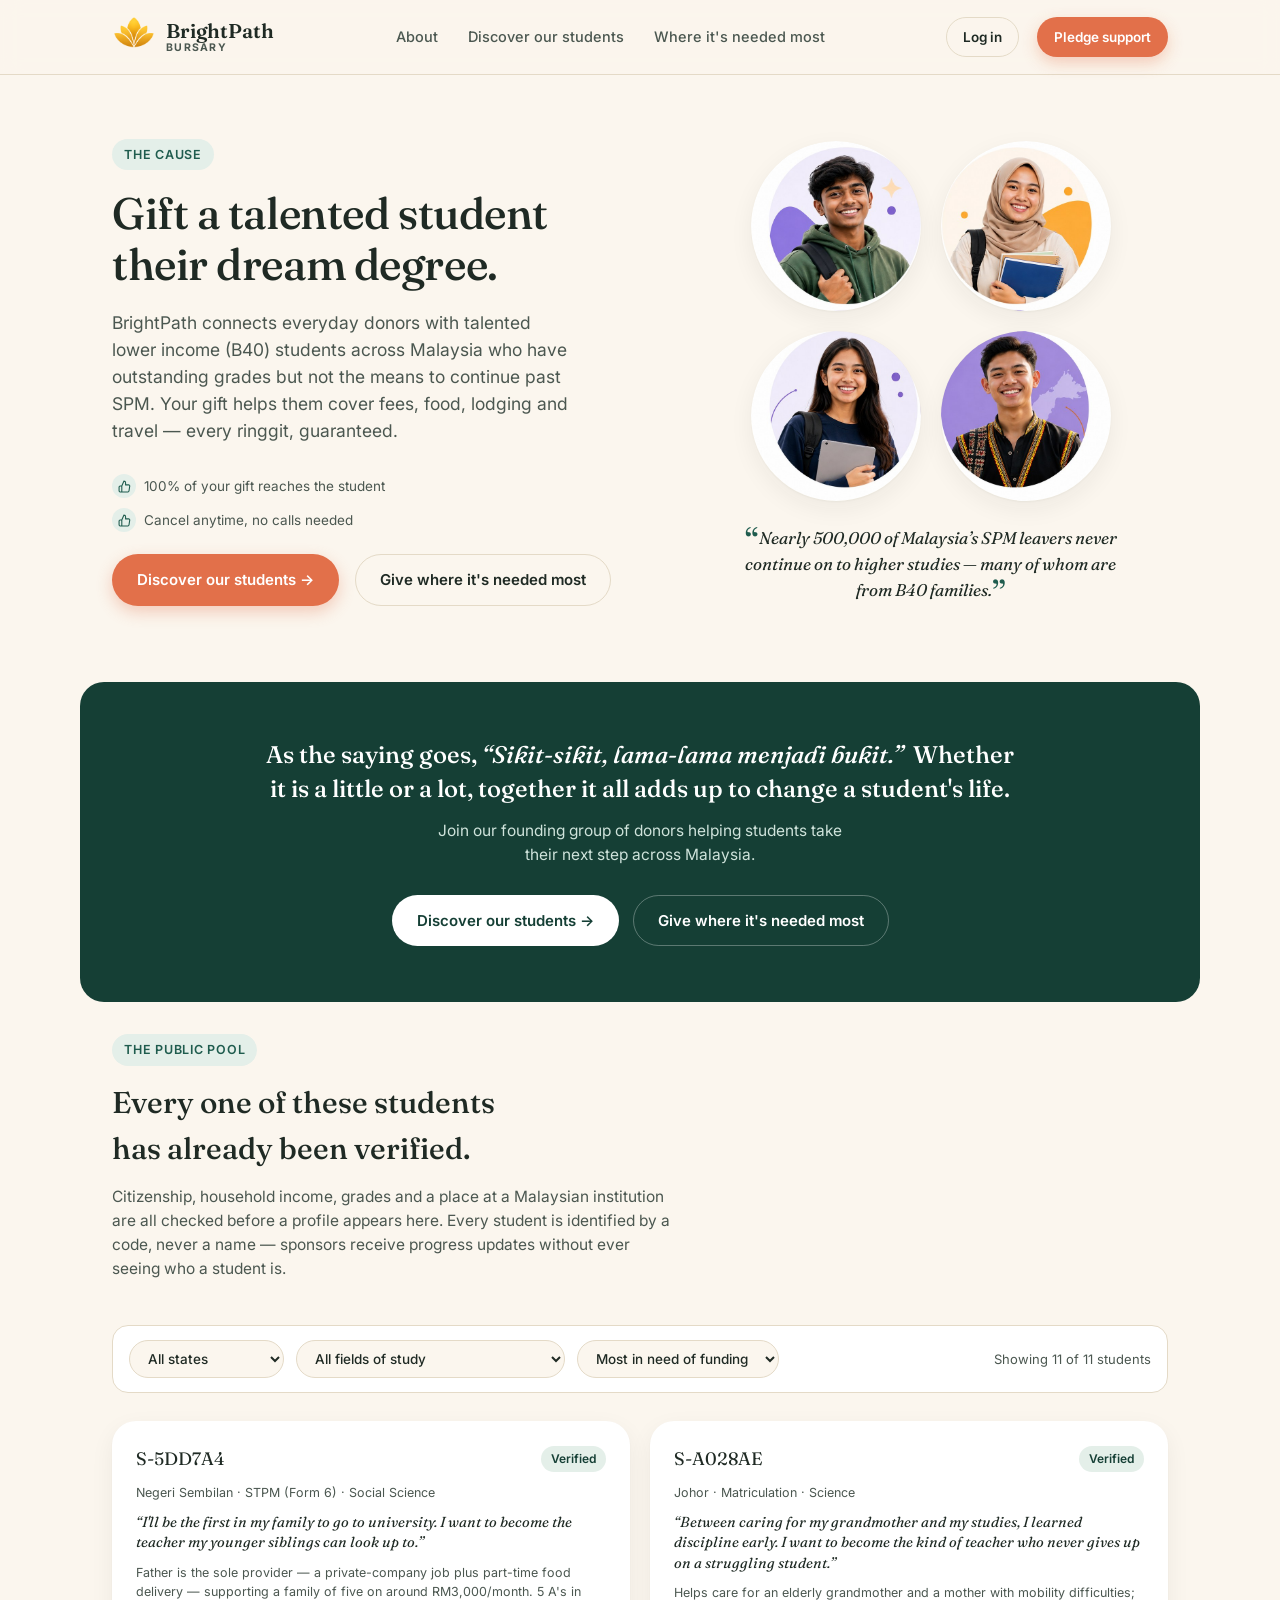
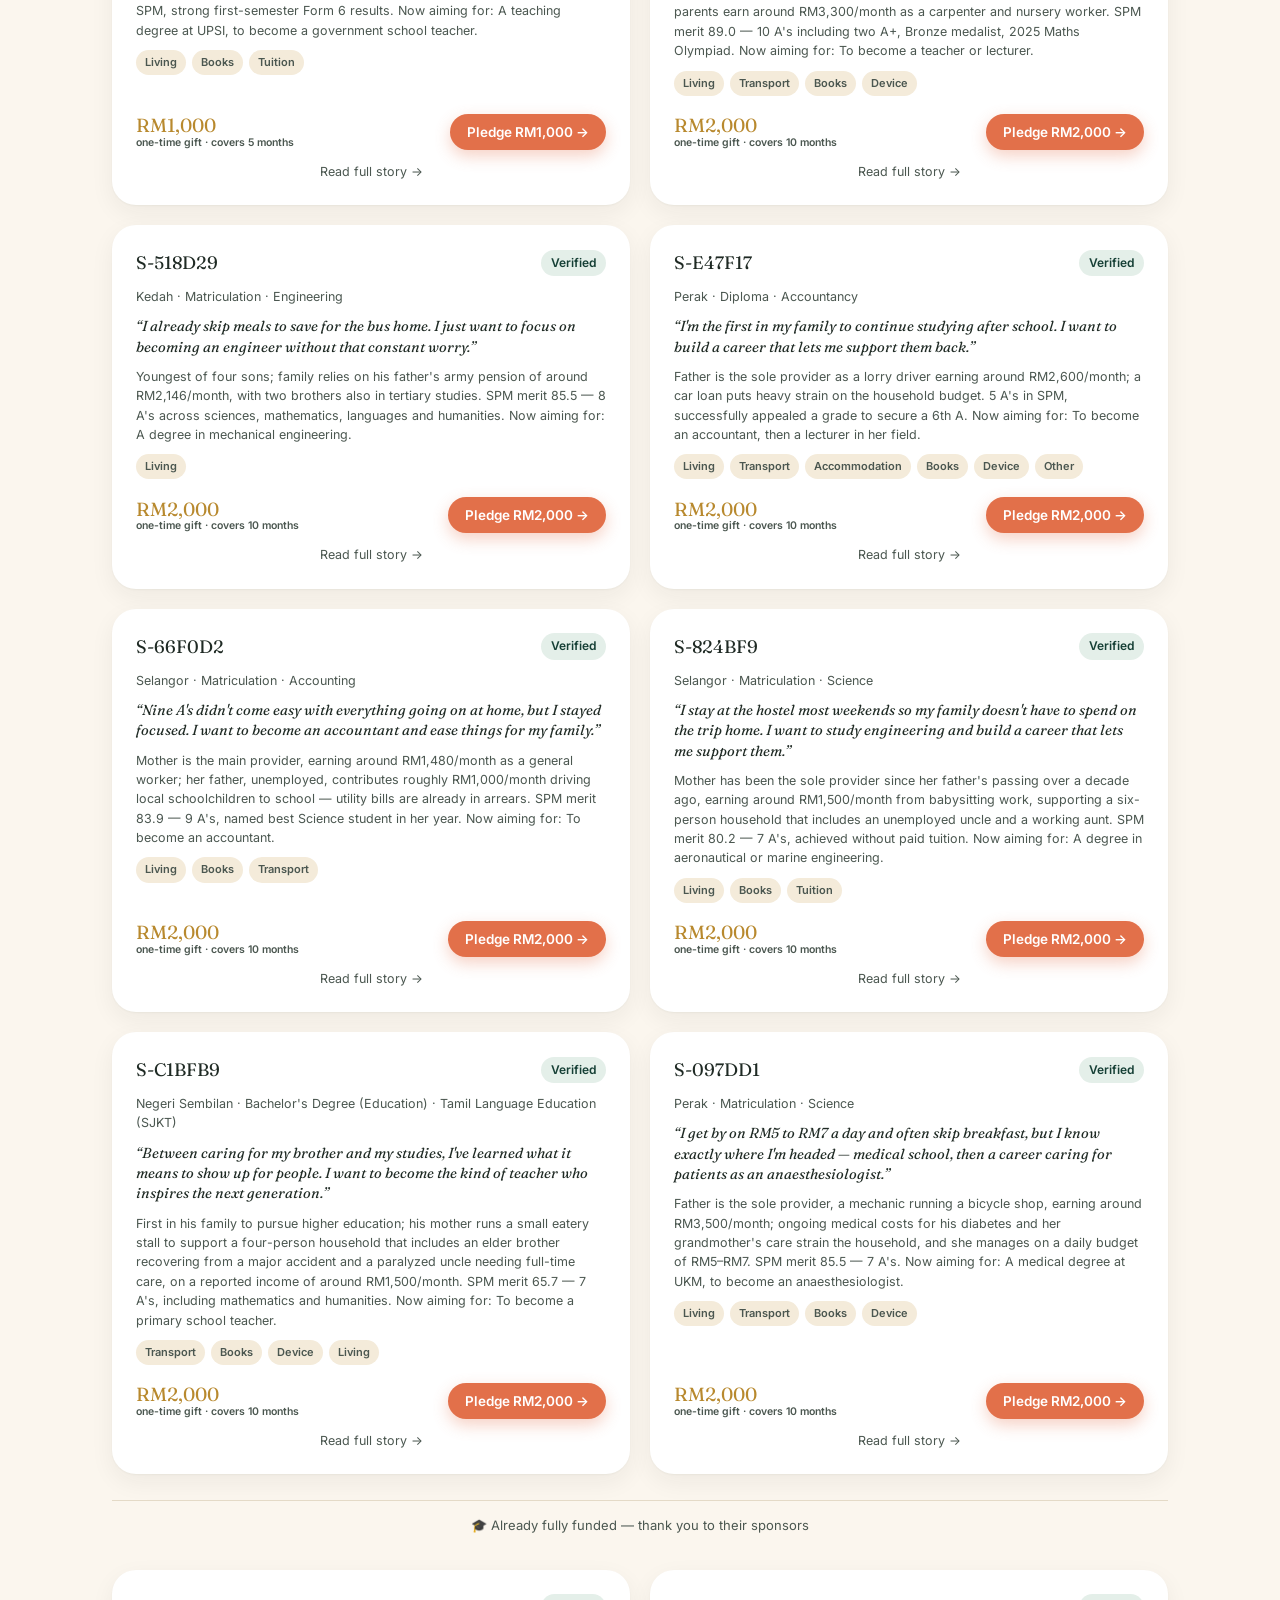
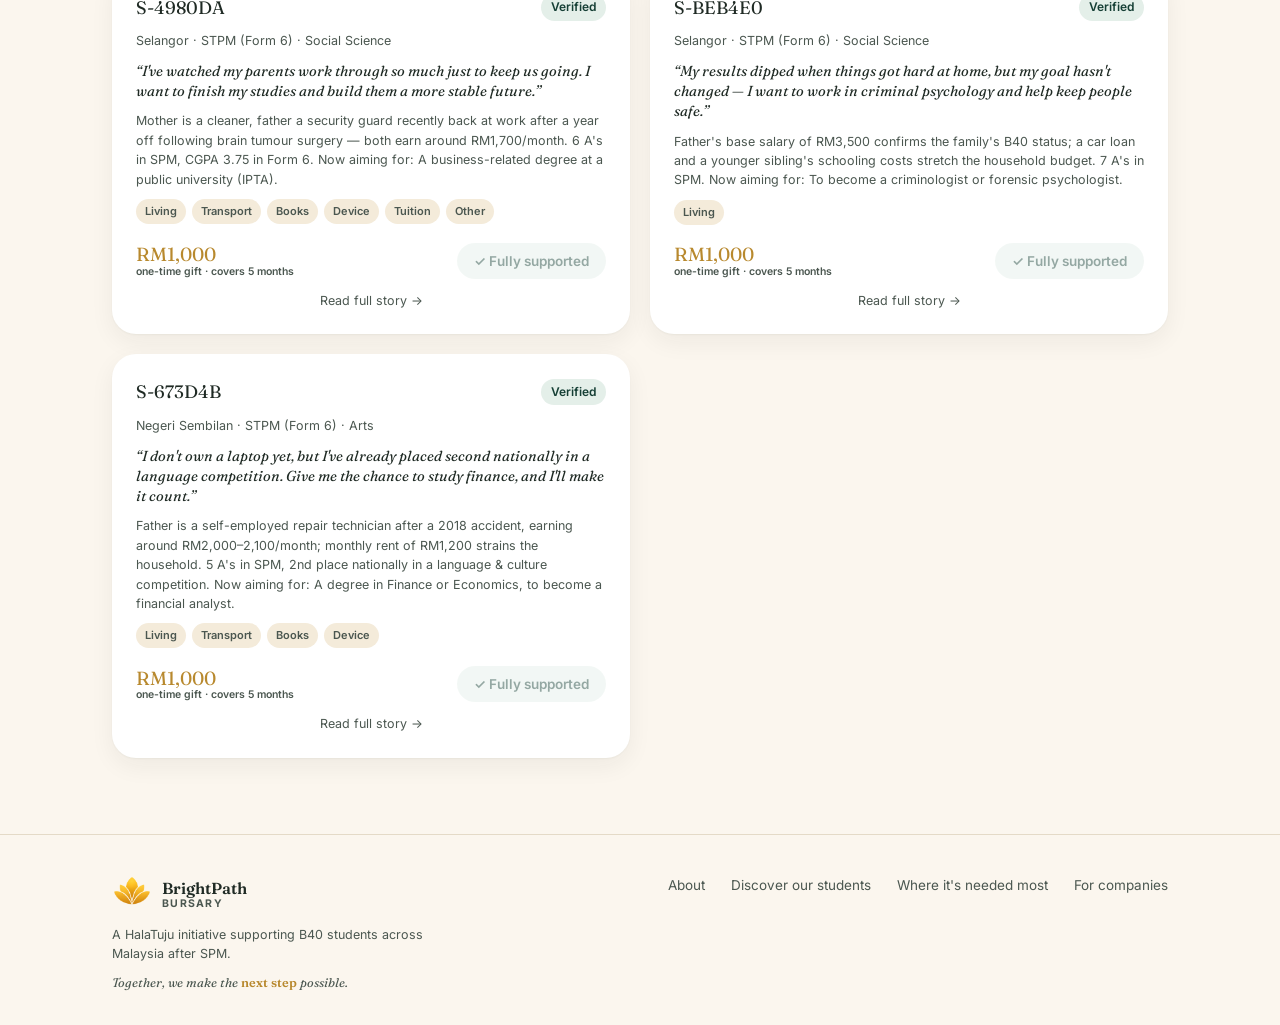
==== commit dfe4cd02: "Simplify homepage: remove trust/gap/HalaTuju/beliefs sections Cuts four supporting sections (why don" ====
--- a/index.html
+++ b/index.html
@@ -81,58 +81,6 @@
   .empty-state{text-align:center;padding:60px 20px;color:var(--ink-soft);font-size:14.5px;display:none;}
   .funded-divider{grid-column:1/-1;text-align:center;font-size:13px;color:var(--ink-soft);padding:14px 0;border-top:1px solid var(--line);margin-top:6px;}
 
-  /* TRUST */
-  .trust-list{display:flex;flex-direction:column;gap:20px;}
-  .trust-item{display:flex;gap:14px;align-items:flex-start;}
-  .trust-item i{width:38px;height:38px;border-radius:10px;background:var(--teal-light);color:var(--teal);
-    display:flex;align-items:center;justify-content:center;flex-shrink:0;}
-  .trust-item h3{font-size:15.5px;margin-bottom:3px;}
-  .trust-item p{font-size:13.5px;color:var(--ink-soft);}
-
-  .belief-row{display:grid;grid-template-columns:repeat(4,1fr);gap:16px;margin-top:36px;padding-top:32px;border-top:1px solid var(--line);}
-  @media (max-width:760px){ .belief-row{grid-template-columns:1fr 1fr;} }
-  @media (max-width:480px){ .belief-row{grid-template-columns:1fr;} }
-  .belief-item{
-    display:flex;flex-direction:column;align-items:center;text-align:center;gap:14px;
-    background:var(--white);border-radius:var(--radius-md);padding:28px 18px;box-shadow:var(--shadow-card);
-    transition:transform .15s ease;
-  }
-  .belief-item:hover{transform:translateY(-3px);}
-  .belief-item i{width:60px;height:60px;border-radius:50%;background:var(--teal-light);color:var(--teal);display:flex;align-items:center;justify-content:center;flex-shrink:0;}
-  .belief-item i svg{width:26px;height:26px;}
-  .belief-item p{font-size:14.5px;font-weight:700;color:var(--ink);line-height:1.4;}
-
-  /* THE GAP + HALATUJU */
-  .split{display:grid;grid-template-columns:1fr 1fr;gap:48px;align-items:center;}
-  @media (max-width:860px){ .split{grid-template-columns:1fr;} }
-  .split h2{font-size:26px;margin-bottom:14px;}
-  .split p{font-size:15px;color:var(--ink-soft);line-height:1.7;margin-bottom:14px;}
-  .split p:last-child{margin-bottom:0;}
-
-  .gap-card{
-    background:var(--white);border-radius:var(--radius-lg);box-shadow:var(--shadow-card);
-    padding:32px;position:relative;
-  }
-  .gap-card .figure{font-family:'Fraunces',serif;font-size:46px;font-weight:600;color:var(--teal);}
-  .gap-card .figure-label{font-size:13.5px;color:var(--ink-soft);margin-top:4px;}
-  .gap-row{display:flex;justify-content:space-between;align-items:baseline;padding:14px 0;border-top:1px solid var(--line);}
-  .gap-row:first-of-type{border-top:none;}
-  .gap-row span:first-child{font-size:13.5px;color:var(--ink-soft);}
-  .gap-row span:last-child{font-weight:700;font-family:'Fraunces',serif;}
-
-  .halatuju-card{
-    background:var(--teal-dark);color:#fff;border-radius:var(--radius-lg);padding:40px;
-    display:grid;grid-template-columns:auto 1fr;gap:28px;align-items:start;
-  }
-  @media (max-width:700px){ .halatuju-card{grid-template-columns:1fr;} }
-  .halatuju-mark{
-    width:56px;height:56px;border-radius:16px;background:rgba(255,255,255,0.12);
-    display:flex;align-items:center;justify-content:center;flex-shrink:0;color:#fff;
-  }
-  .halatuju-card h2{color:#fff;font-size:24px;margin-bottom:12px;}
-  .halatuju-card p{color:#CFE3DB;font-size:15px;line-height:1.7;margin-bottom:12px;}
-  .halatuju-card p:last-child{margin-bottom:0;}
-  .halatuju-card a{color:#fff;text-decoration:underline;font-weight:600;}
 
   /* FINAL CTA */
   .final-cta{
@@ -157,7 +105,6 @@
       <a href="#the-cause">About</a>
       <a href="#student-listing">Discover our students</a>
       <a href="give.html">Where it's needed most</a>
-      <a href="#trust">Transparency</a>
     </div>
     <div class="nav-cta">
       <div class="account-menu" id="account-menu" style="display:none;">
@@ -202,94 +149,6 @@
             <figure><img src="assets/student-ai-4.jpg" alt="AI-generated illustration of a Malaysian student" loading="lazy"></figure>
           </div>
           <p class="hero-stat-quote"><span class="quote-mark">&ldquo;</span>Nearly 500,000 of Malaysia&rsquo;s SPM leavers never continue on to higher studies — many of whom are from B40 families.<span class="quote-mark">&rdquo;</span></p>
-        </div>
-      </div>
-    </div>
-  </section>
-
-  <section id="trust">
-    <div class="wrap">
-      <div style="max-width:640px;margin:0 auto;">
-        <div class="section-head center">
-          <span class="eyebrow">Why donors trust BrightPath Bursary</span>
-        </div>
-        <div class="trust-list">
-          <div class="trust-item">
-            <i><svg width="17" height="17" viewBox="0 0 24 24" fill="none"><path d="M6 10V8C6 5.24 8.24 3 11 3C13.24 3 15.13 4.47 15.77 6.5" stroke="currentColor" stroke-width="1.7" stroke-linecap="round"/><rect x="4" y="10" width="14" height="10" rx="2" stroke="currentColor" stroke-width="1.7"/></svg></i>
-            <div><h3>Complete anonymity</h3><p>You never see names or contact details, only an anonymous student profile. Identities are protected both ways.</p></div>
-          </div>
-          <div class="trust-item">
-            <i><svg width="17" height="17" viewBox="0 0 24 24" fill="none"><path d="M12 2L4 6V12C4 17 7.5 20.5 12 22C16.5 20.5 20 17 20 12V6L12 2Z" stroke="currentColor" stroke-width="1.7" stroke-linejoin="round"/><path d="M9 12L11 14L15.5 9.5" stroke="currentColor" stroke-width="1.7" stroke-linecap="round" stroke-linejoin="round"/></svg></i>
-            <div><h3>Every ringgit accountable</h3><p>Funds will be administered by an independent trust foundation and released against verified study milestones — never handed directly to a student. (The foundation is currently being established.)</p></div>
-          </div>
-          <div class="trust-item">
-            <i><svg width="17" height="17" viewBox="0 0 24 24" fill="none"><circle cx="8.5" cy="8" r="2.8" stroke="currentColor" stroke-width="1.7"/><path d="M2.5 19C2.5 15.5 5.2 13.5 8.5 13.5C11.8 13.5 14.5 15.5 14.5 19" stroke="currentColor" stroke-width="1.7" stroke-linecap="round"/><circle cx="16" cy="7.5" r="2.3" stroke="currentColor" stroke-width="1.7"/><path d="M14.5 13.7C17.2 13.9 19.5 15.8 19.5 19" stroke="currentColor" stroke-width="1.7" stroke-linecap="round"/></svg></i>
-            <div><h3>Real, verified impact</h3><p>Each student is income-verified and interviewed, so your support reaches a genuine B40 family.</p></div>
-          </div>
-        </div>
-      </div>
-    </div>
-  </section>
-
-  <section id="gap" style="padding-top:0;">
-    <div class="wrap">
-      <div class="split">
-        <div>
-          <span class="eyebrow">The gap no one talks about</span>
-          <h2 style="margin-top:16px;">A place isn't the same as a path.</h2>
-          <p>Getting accepted is only the first hurdle. For a B40 household, the RM3,000 needed to actually show up — registration fees, food, a place to stay, the bus fare home — is often the harder one. Miss it, and a hard-earned place quietly lapses. Nothing about that student's ability changed; only their bank balance did.</p>
-          <p>BrightPath connects everyday donors directly to students in exactly that position — so a good SPM result is never wasted for lack of RM3,000.</p>
-        </div>
-        <div class="gap-card">
-          <div class="figure">RM3,000</div>
-          <div class="figure-label" style="margin-top:0;font-weight:600;">— RM200 a month</div>
-          <div class="figure-label">the average gap between a place earned and a place taken up</div>
-          <div class="gap-row"><span>Tuition & fees</span><span>~RM1,300</span></div>
-          <div class="gap-row"><span>Food & lodging</span><span>~RM1,200</span></div>
-          <div class="gap-row"><span>Travel & books</span><span>~RM500</span></div>
-        </div>
-      </div>
-    </div>
-  </section>
-
-  <section style="padding-top:0;">
-    <div class="wrap">
-      <div class="halatuju-card">
-        <div class="halatuju-mark">
-          <svg width="24" height="24" viewBox="0 0 24 24" fill="none"><path d="M12 3L4 7V12C4 17 7.5 20.5 12 21C16.5 20.5 20 17 20 12V7L12 3Z" stroke="currentColor" stroke-width="1.6" stroke-linejoin="round"/><path d="M9 12L11 14L15.5 9.5" stroke="currentColor" stroke-width="1.6" stroke-linecap="round" stroke-linejoin="round"/></svg>
-        </div>
-        <div>
-          <span class="eyebrow" style="background:rgba(255,255,255,0.14);color:#fff;margin-bottom:14px;">Built alongside HalaTuju</span>
-          <h2>We start where HalaTuju leaves off.</h2>
-          <p><a href="https://halatuju.xyz" target="_blank" rel="noopener">HalaTuju</a> already solves the first half of this problem for free — its eligibility engine matches a student's SPM or STPM results against entry requirements across 1,300+ courses at 800+ public institutions, so no one settles for an expensive private college simply because they didn't know a subsidised public place was within reach.</p>
-          <p>But qualifying for a heavily-subsidised place doesn't make it free. BrightPath picks up exactly where that matching ends: once a student has a confirmed place and a coordinator-verified, anonymized profile, BrightPath opens the remaining RM3,000 gap up to donors like you — and reports funding status straight back to the HalaTuju team, so every verified student is tracked from application to graduation.</p>
-        </div>
-      </div>
-    </div>
-  </section>
-
-  <section id="believe" style="padding-top:0;">
-    <div class="wrap">
-      <div class="section-head center">
-        <span class="eyebrow">What we believe</span>
-        <h2>A simple idea, underneath everything we build.</h2>
-      </div>
-      <div class="belief-row">
-        <div class="belief-item">
-          <i><svg width="17" height="17" viewBox="0 0 24 24" fill="none"><path d="M12 21C12 21 4 15.5 4 9.5C4 6.5 6.4 4 9.5 4C11 4 12.3 4.7 13 5.8C13.7 4.7 15 4 16.5 4C19.6 4 22 6.5 22 9.5C22 15.5 12 21 12 21Z" stroke="currentColor" stroke-width="1.7" stroke-linejoin="round"/></svg></i>
-          <p>No one is poorer by giving.</p>
-        </div>
-        <div class="belief-item">
-          <i><svg width="17" height="17" viewBox="0 0 24 24" fill="none"><circle cx="12" cy="8" r="3.4" stroke="currentColor" stroke-width="1.7"/><path d="M5 20C5 16.5 8 14 12 14C16 14 19 16.5 19 20" stroke="currentColor" stroke-width="1.7" stroke-linecap="round"/></svg></i>
-          <p>No one is wealthy by receiving.</p>
-        </div>
-        <div class="belief-item">
-          <i><svg width="17" height="17" viewBox="0 0 24 24" fill="none"><path d="M4 6C4 6 8 5 12 7C16 5 20 6 20 6V17C20 17 16 16 12 18C8 16 4 17 4 17V6Z" stroke="currentColor" stroke-width="1.7" stroke-linejoin="round"/><path d="M12 7V18" stroke="currentColor" stroke-width="1.7"/></svg></i>
-          <p>Education is the greatest wealth.</p>
-        </div>
-        <div class="belief-item">
-          <i><svg width="17" height="17" viewBox="0 0 24 24" fill="none"><circle cx="12" cy="5" r="2.3" stroke="currentColor" stroke-width="1.7"/><path d="M4 19C4 19 9 13 12 13C15 13 14 8 18 7" stroke="currentColor" stroke-width="1.7" stroke-linecap="round"/></svg></i>
-          <p>Together, we build a brighter path.</p>
         </div>
       </div>
     </div>
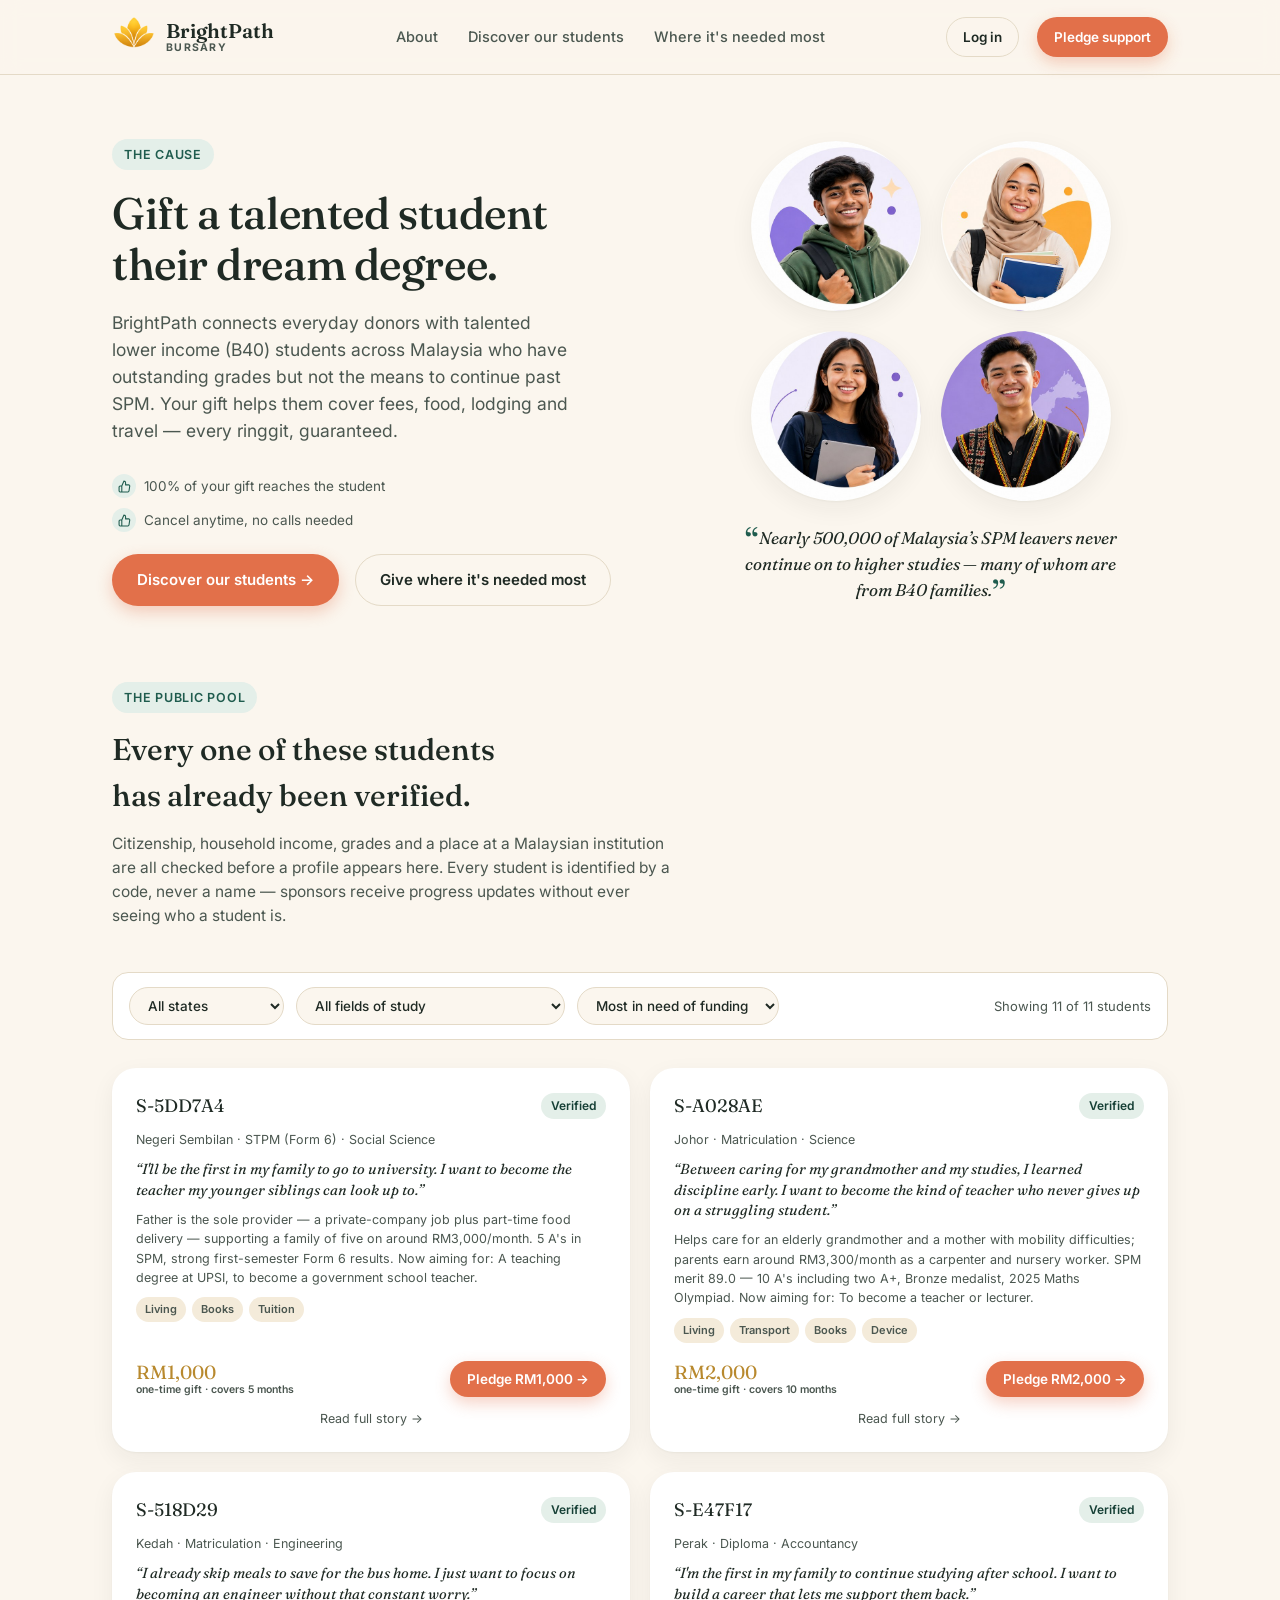
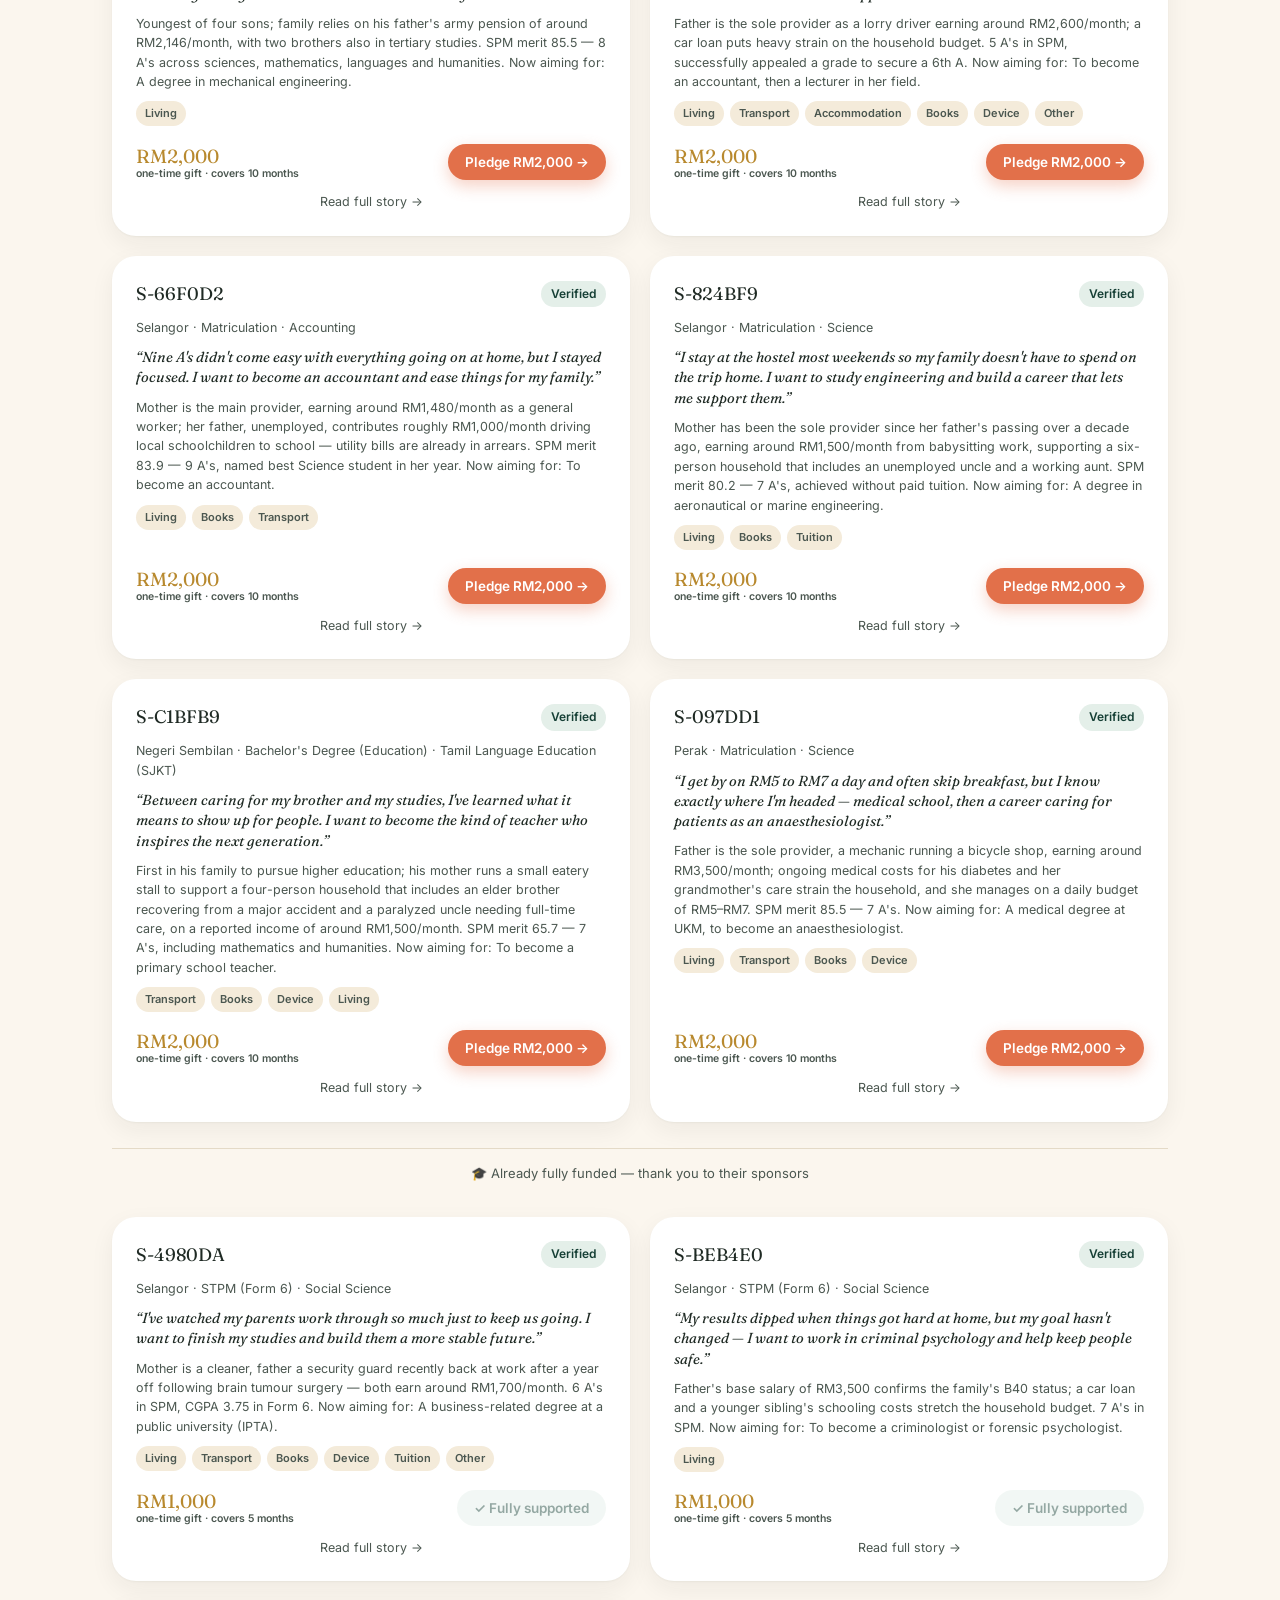
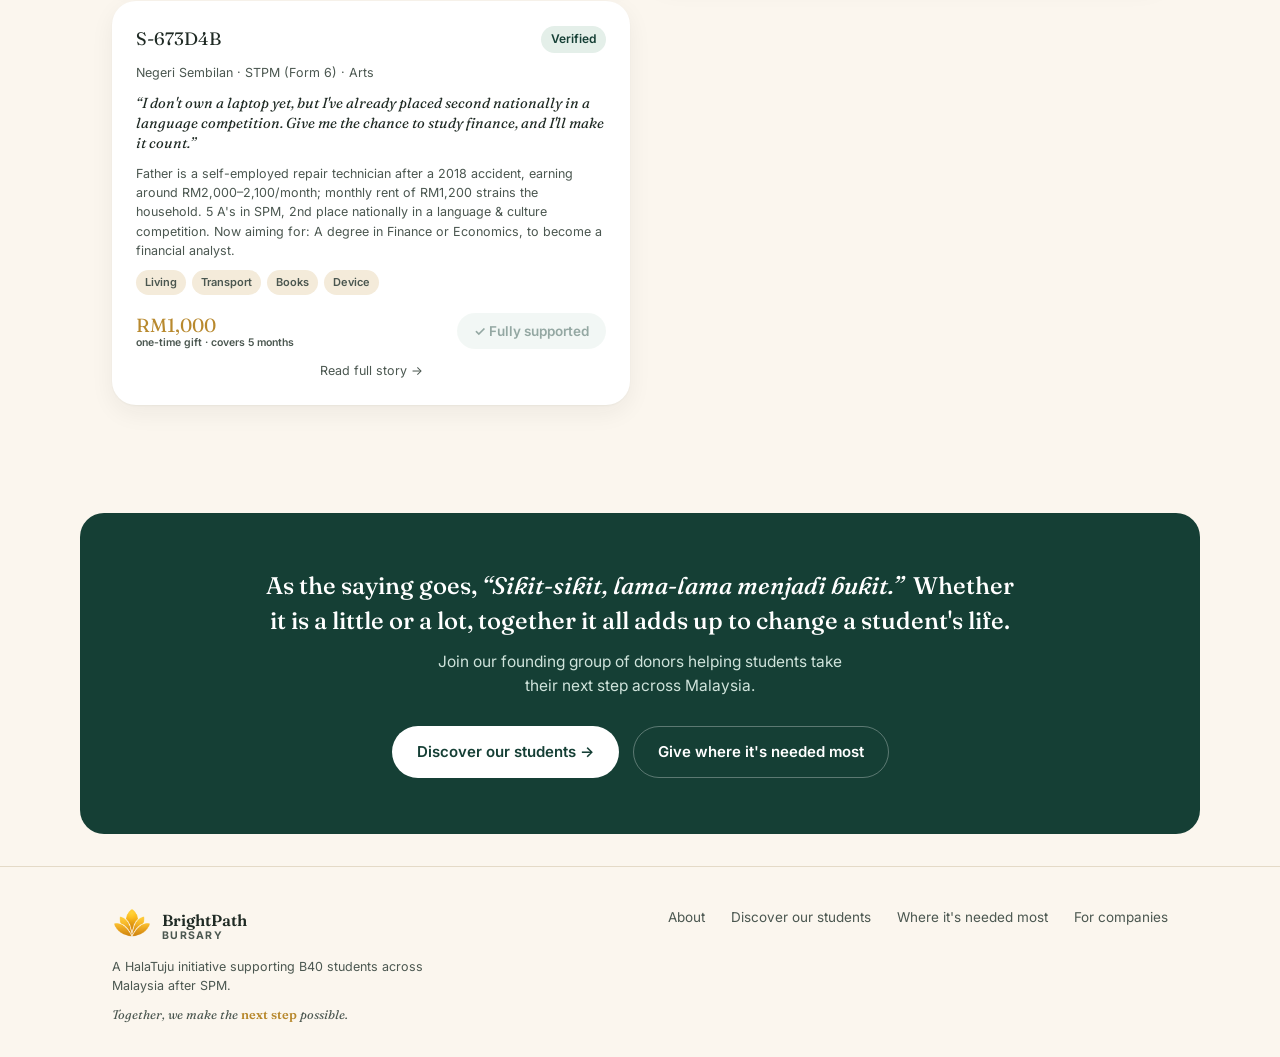
==== commit 0d4f30c9: "Move closing CTA banner below the student directory Repositions the "Sikit-sikit, lama-lama menjadi " ====
--- a/index.html
+++ b/index.html
@@ -154,17 +154,6 @@
     </div>
   </section>
 
-  <section style="padding:0 0 32px;">
-    <div class="final-cta">
-      <h2 style="font-size:24px;line-height:1.45;">As the saying goes, <em>&ldquo;Sikit-sikit, lama-lama menjadi bukit.&rdquo;</em>&nbsp;&nbsp;Whether it is a little or a lot, together it all adds up to change a student's life.</h2>
-      <p>Join our founding group of donors helping students take their next step across Malaysia.</p>
-      <div class="final-cta-actions">
-        <a href="#student-listing" class="btn btn-onteal">Discover our students →</a>
-        <a href="give.html" class="btn" style="border:1.5px solid rgba(255,255,255,0.3);color:#fff;">Give where it's needed most</a>
-      </div>
-    </div>
-  </section>
-
   <section id="student-listing" style="padding-top:0;">
     <div class="wrap">
       <div class="section-head">
@@ -183,6 +172,17 @@
       </div>
       <div class="pledge-student-grid" id="student-listing-grid"></div>
       <p class="empty-state" id="student-listing-empty">No students match those filters right now — try widening your search.</p>
+    </div>
+  </section>
+
+  <section style="padding:32px 0 32px;">
+    <div class="final-cta">
+      <h2 style="font-size:24px;line-height:1.45;">As the saying goes, <em>&ldquo;Sikit-sikit, lama-lama menjadi bukit.&rdquo;</em>&nbsp;&nbsp;Whether it is a little or a lot, together it all adds up to change a student's life.</h2>
+      <p>Join our founding group of donors helping students take their next step across Malaysia.</p>
+      <div class="final-cta-actions">
+        <a href="#student-listing" class="btn btn-onteal">Discover our students →</a>
+        <a href="give.html" class="btn" style="border:1.5px solid rgba(255,255,255,0.3);color:#fff;">Give where it's needed most</a>
+      </div>
     </div>
   </section>
 </main>
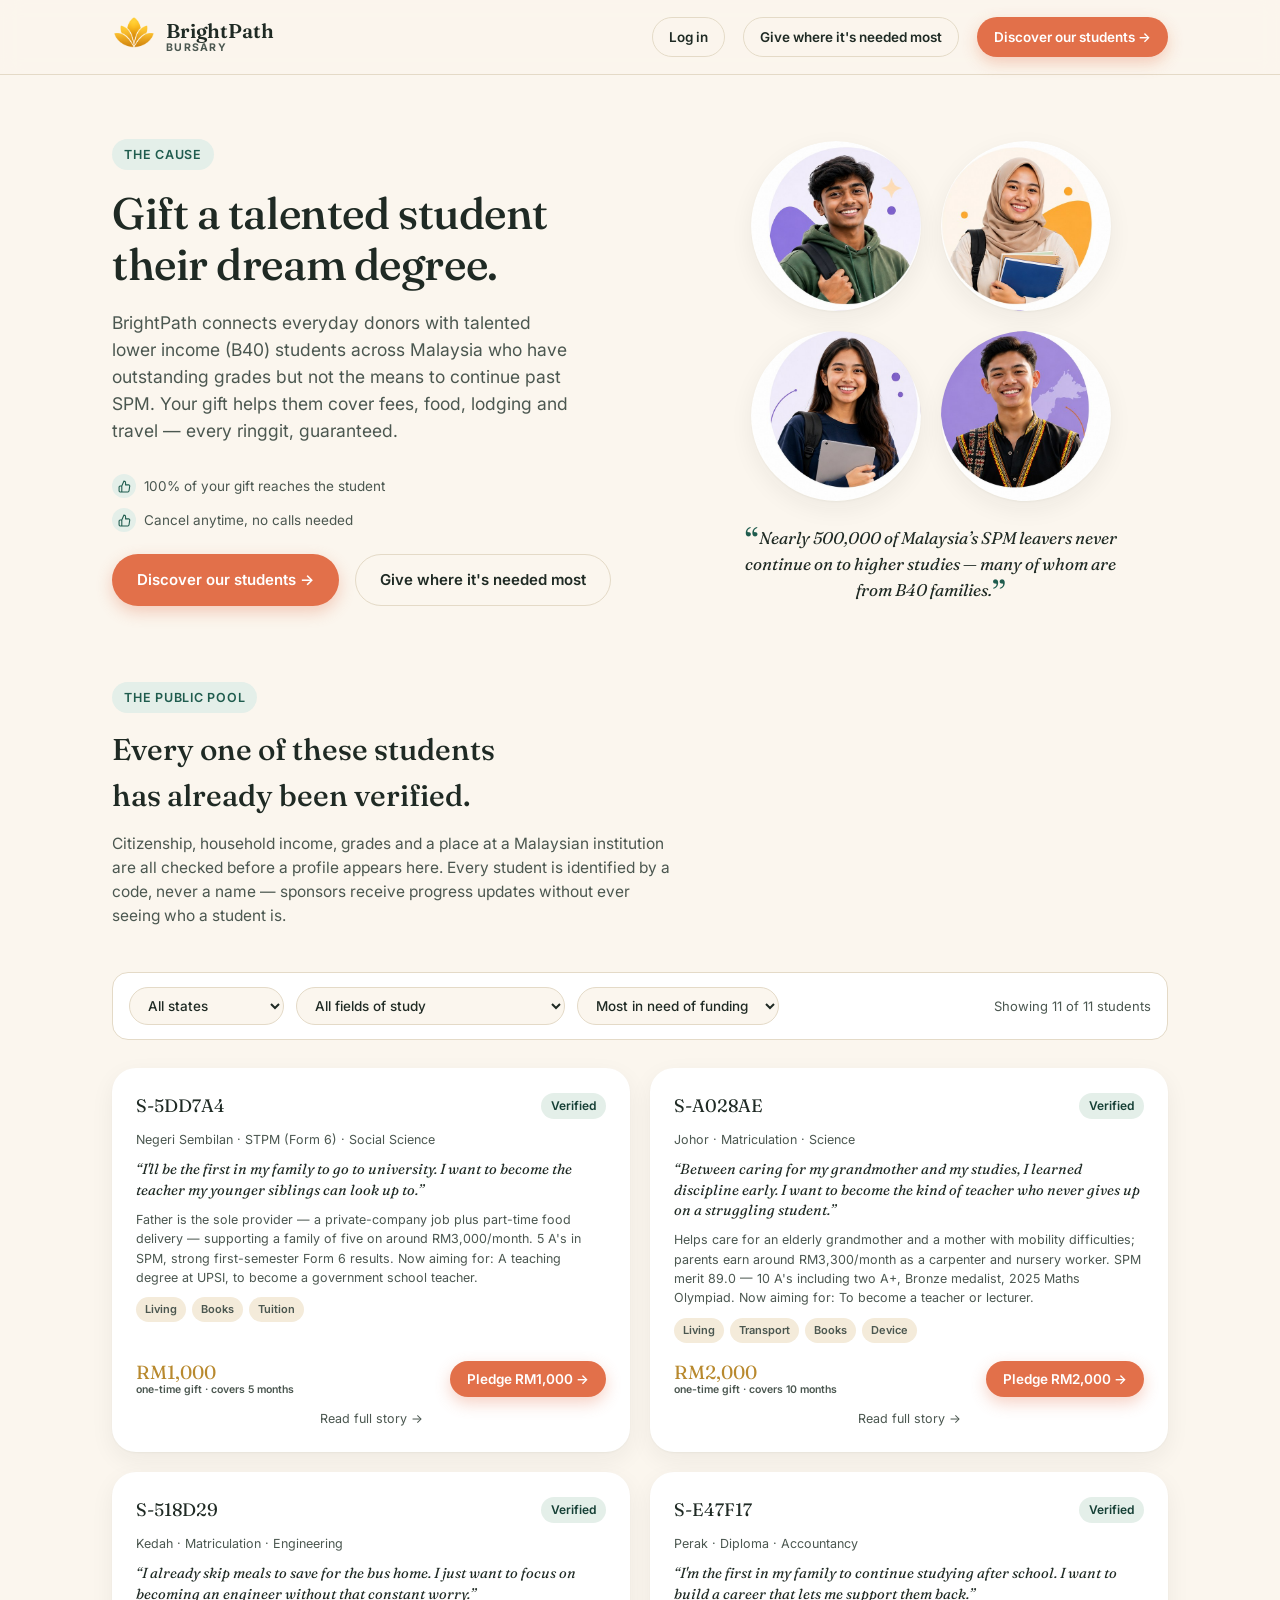
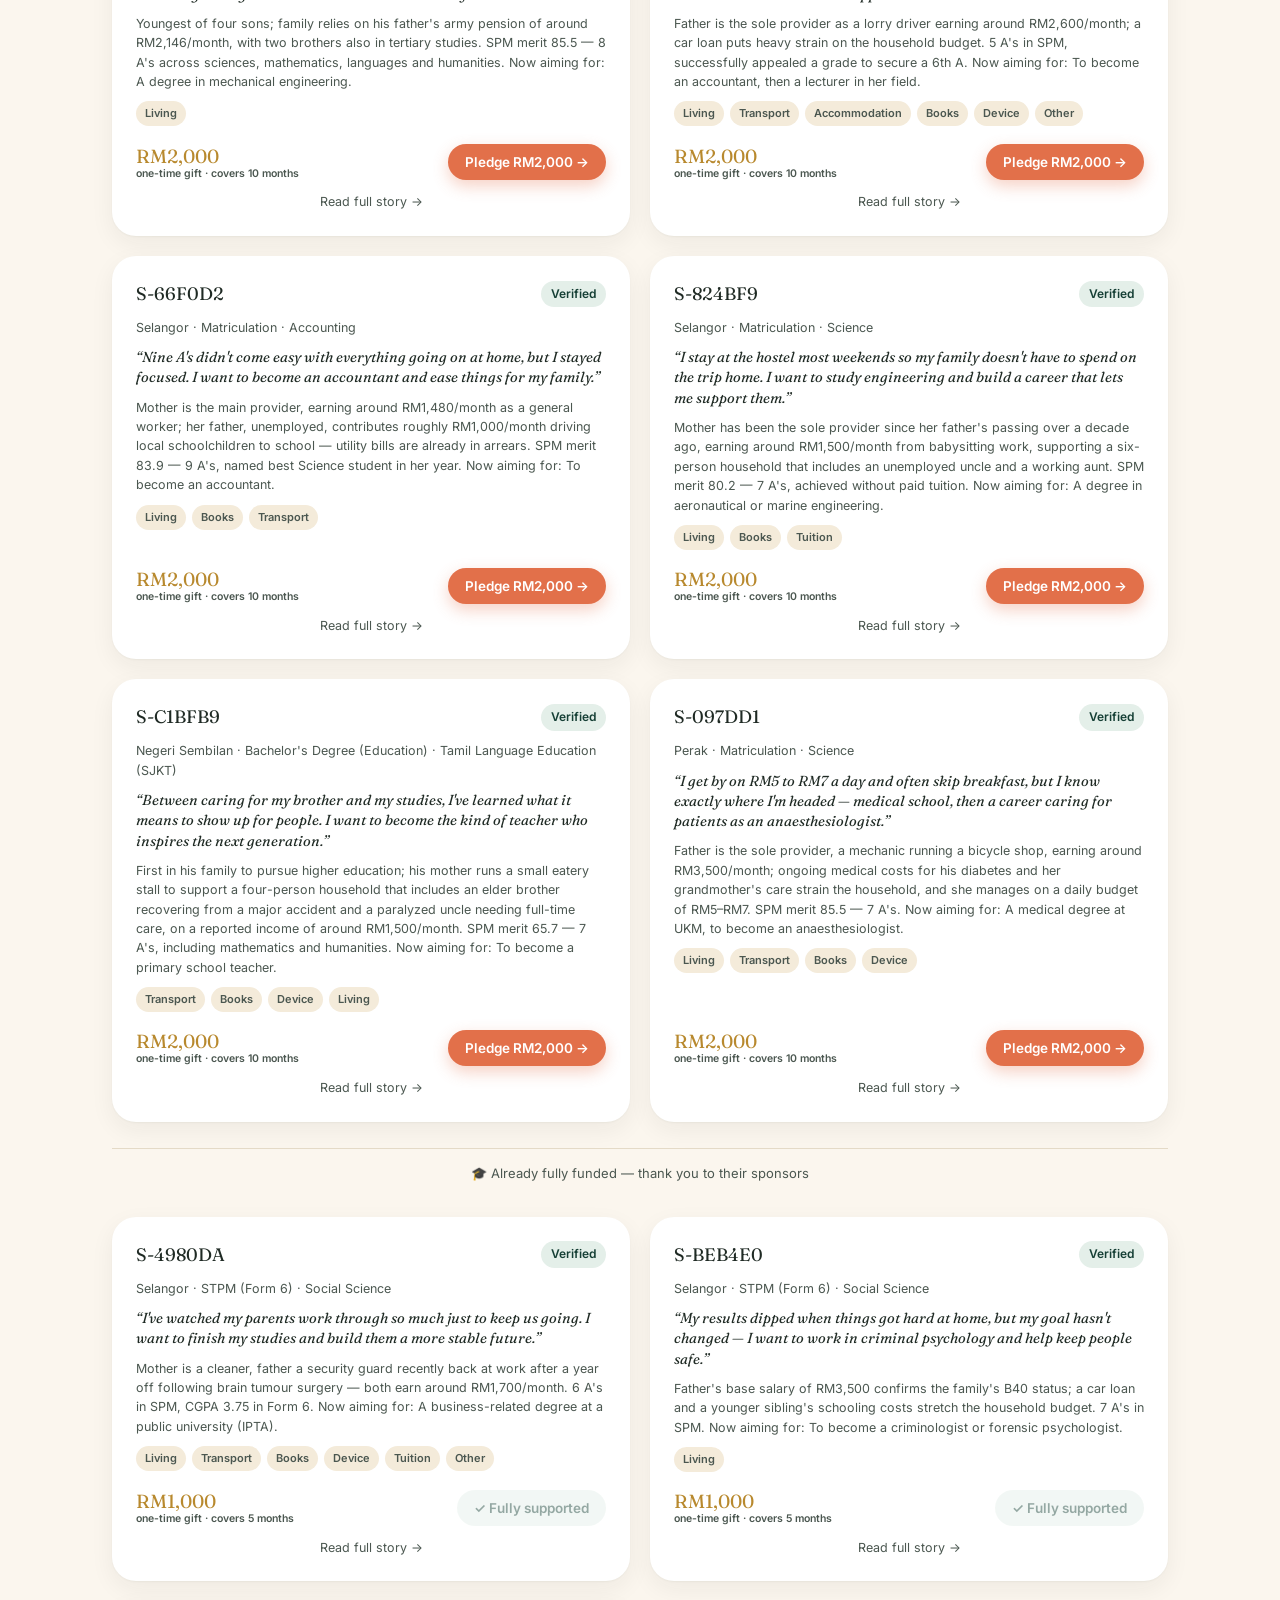
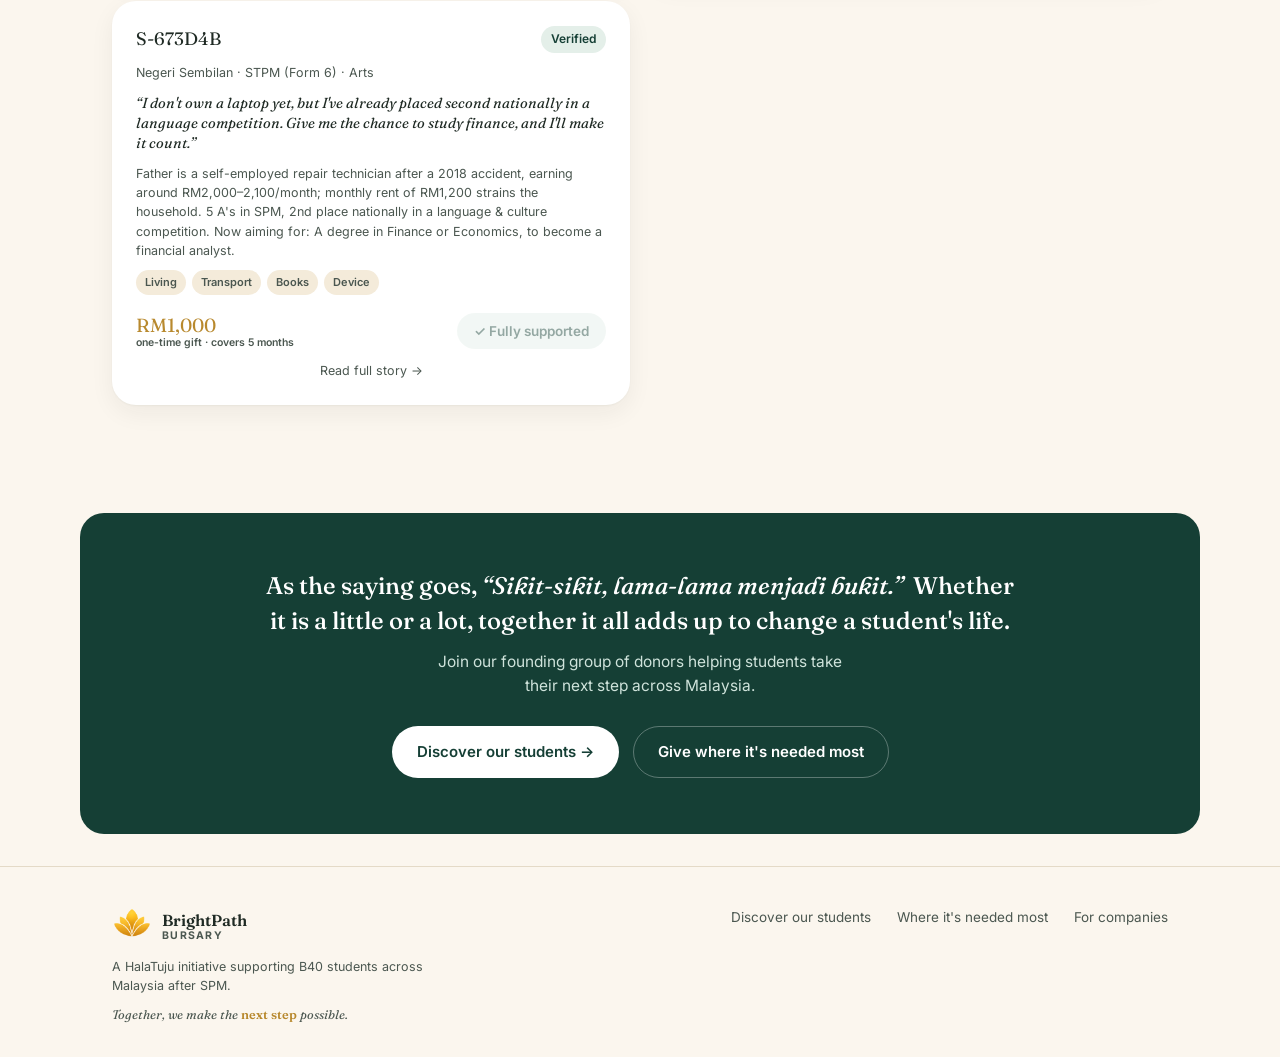
==== commit 768d5972: "Simplify nav to Log in + two flow CTAs, drop About Removes the "About" link (nav and footer) across " ====
--- a/index.html
+++ b/index.html
@@ -101,11 +101,6 @@
       <span class="logo-mark"><img src="assets/logo-icon.png" alt="BrightPath"></span>
       <span class="logo-text"><span class="logo-name">BrightPath</span><span class="logo-sub">Bursary</span></span>
     </div>
-    <div class="nav-links">
-      <a href="#the-cause">About</a>
-      <a href="#student-listing">Discover our students</a>
-      <a href="give.html">Where it's needed most</a>
-    </div>
     <div class="nav-cta">
       <div class="account-menu" id="account-menu" style="display:none;">
         <button class="btn btn-ghost btn-sm" id="account-trigger" onclick="toggleAccountDropdown()">Account ▾</button>
@@ -115,7 +110,8 @@
         </div>
       </div>
       <a href="#" class="btn btn-ghost btn-sm" id="nav-login">Log in</a>
-      <a href="#student-listing" class="btn btn-primary btn-sm" id="nav-start">Pledge support</a>
+      <a href="give.html" class="btn btn-ghost btn-sm nav-give">Give where it's needed most</a>
+      <a href="#student-listing" class="btn btn-primary btn-sm" id="nav-start">Discover our students &rarr;</a>
     </div>
   </nav>
 </header>
@@ -198,7 +194,6 @@
       <p class="logo-tagline" style="margin-top:10px;">Together, we make the <b>next step</b> possible.</p>
     </div>
     <div class="footer-links">
-      <a href="#the-cause">About</a>
       <a href="#student-listing">Discover our students</a>
       <a href="give.html">Where it's needed most</a>
       <a href="corporate.html">For companies</a>
--- a/styles.css
+++ b/styles.css
@@ -126,7 +126,7 @@
 .status-active{background:var(--teal-light);color:var(--teal-dark);}
 .status-paused{background:var(--amber-light);color:var(--amber-dark);}
 .status-cancelled{background:var(--cream-2);color:var(--ink-soft);}
-@media (max-width:780px){ .nav-links{display:none;} }
+@media (max-width:780px){ .nav-links{display:none;} .nav-give{display:none;} }
 @media (max-width:480px){
   .wrap,.wrap-narrow{padding:0 16px;}
   .logo-mark{width:34px;height:34px;}
@@ -135,11 +135,16 @@
   .nav-cta{gap:8px;}
   .nav-cta .btn-sm{padding:8px 12px;font-size:12.5px;}
 }
-@media (max-width:360px){
+@media (max-width:400px){
   .hi-prefix{display:none;}
   .logo-name{font-size:15px;}
   .nav-cta{gap:6px;}
   .nav-cta .btn-sm{padding:6px 8px;font-size:11.5px;}
+}
+@media (max-width:340px){
+  .logo-name{font-size:14px;}
+  .nav-cta{gap:3px;}
+  .nav-cta .btn-sm{padding:5px 5px;font-size:10px;}
 }
 
 section{padding:76px 0;}
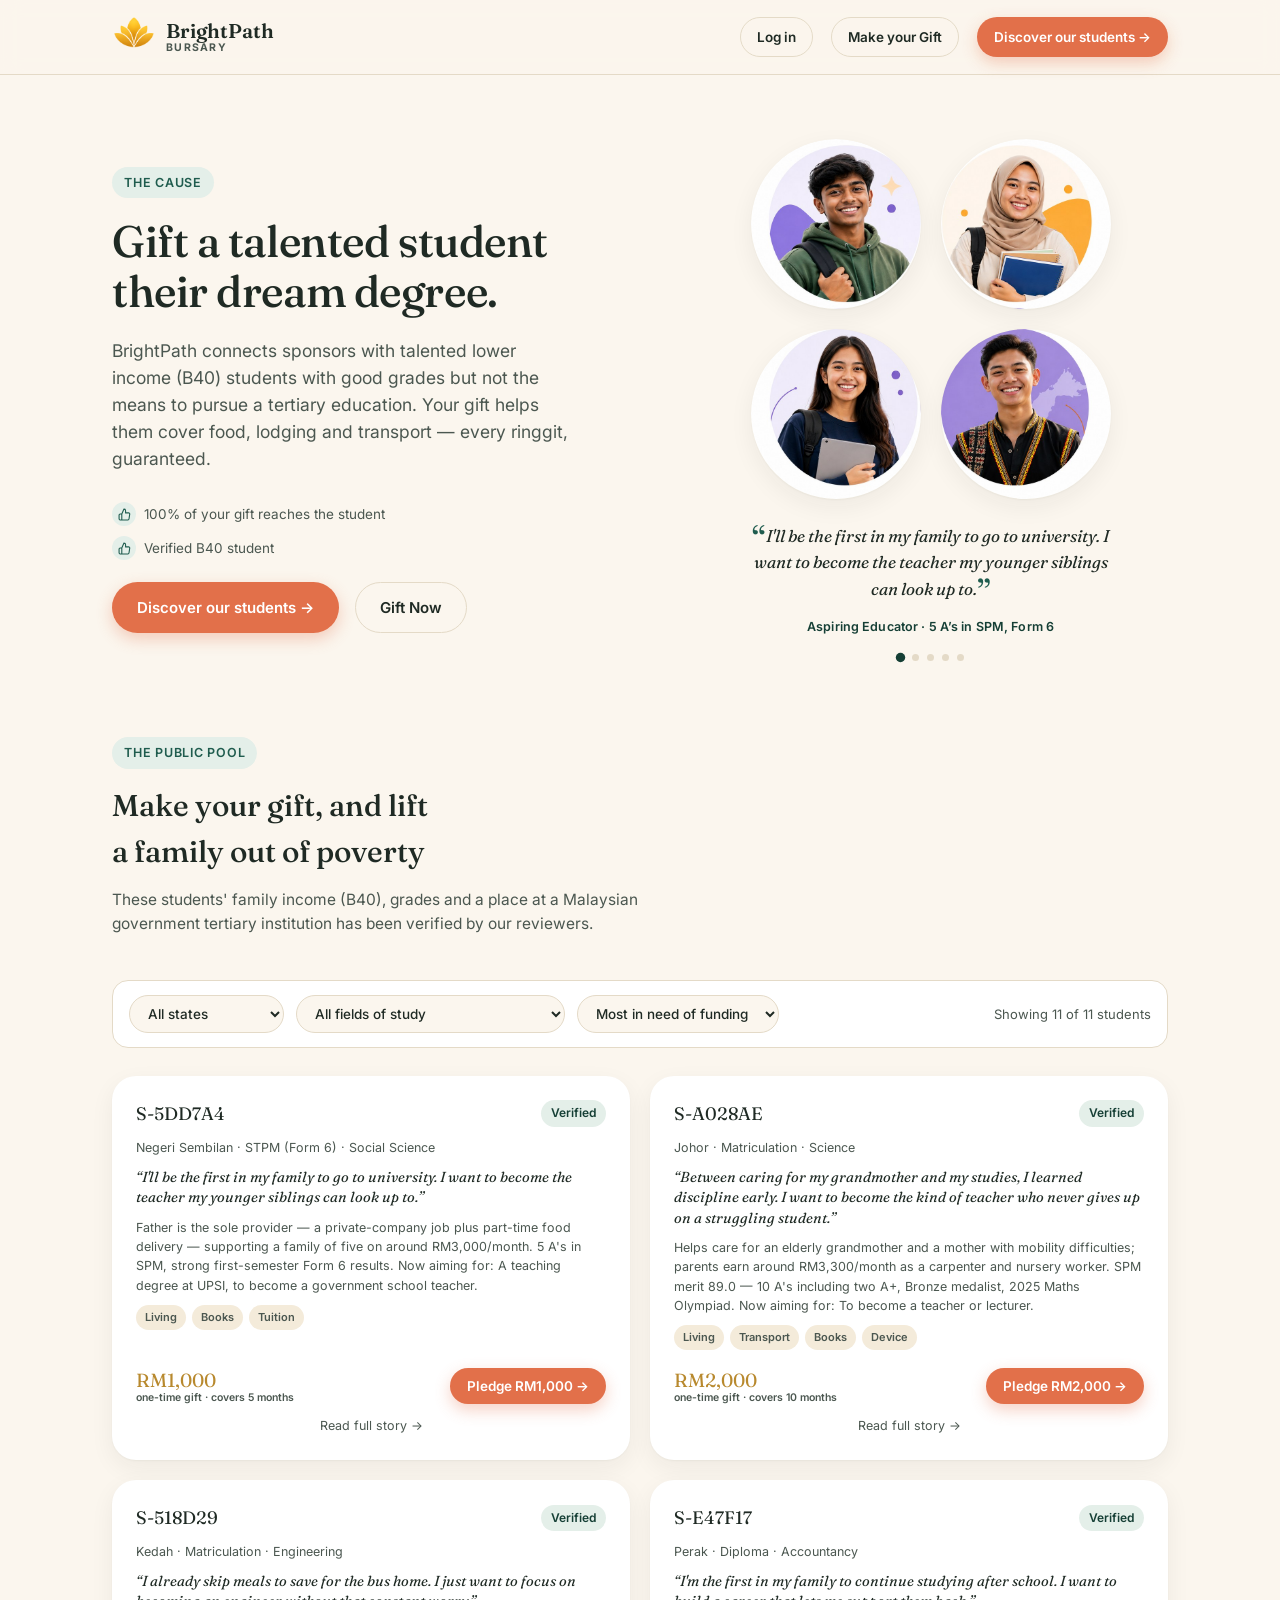
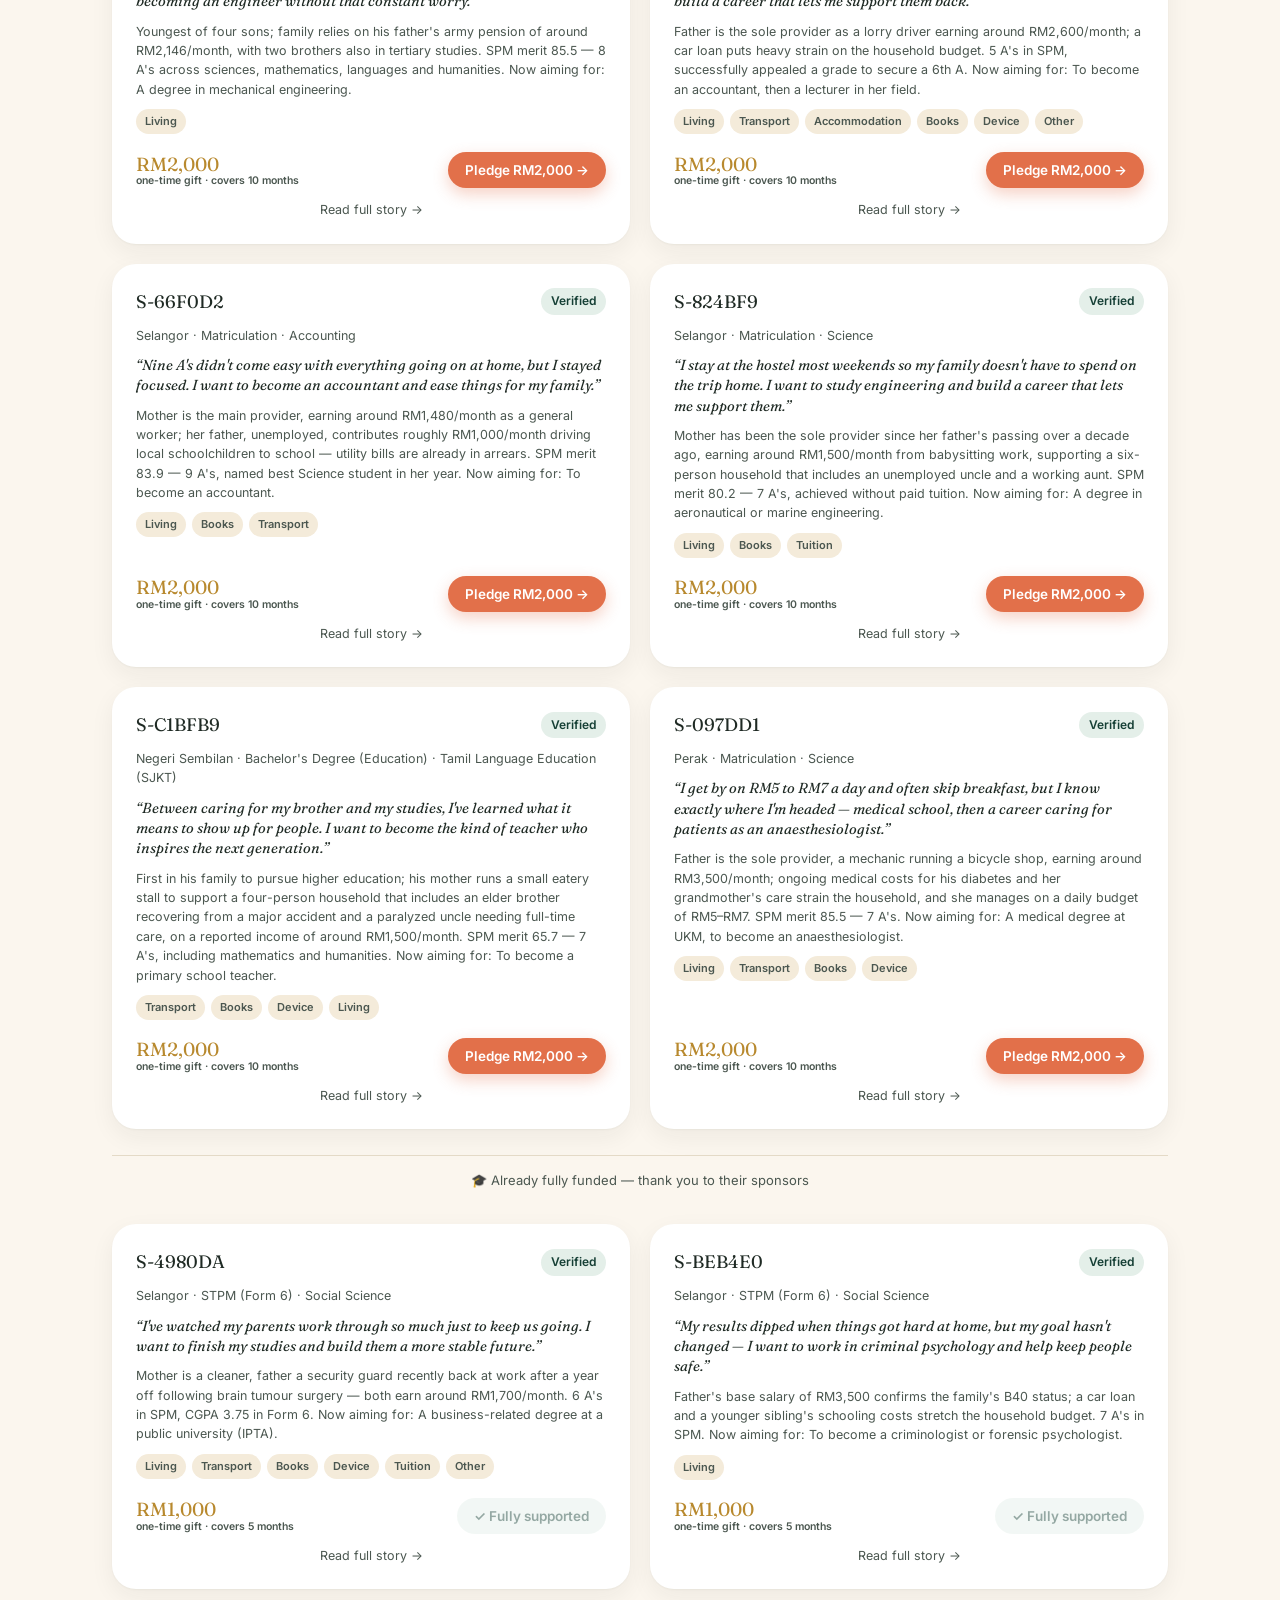
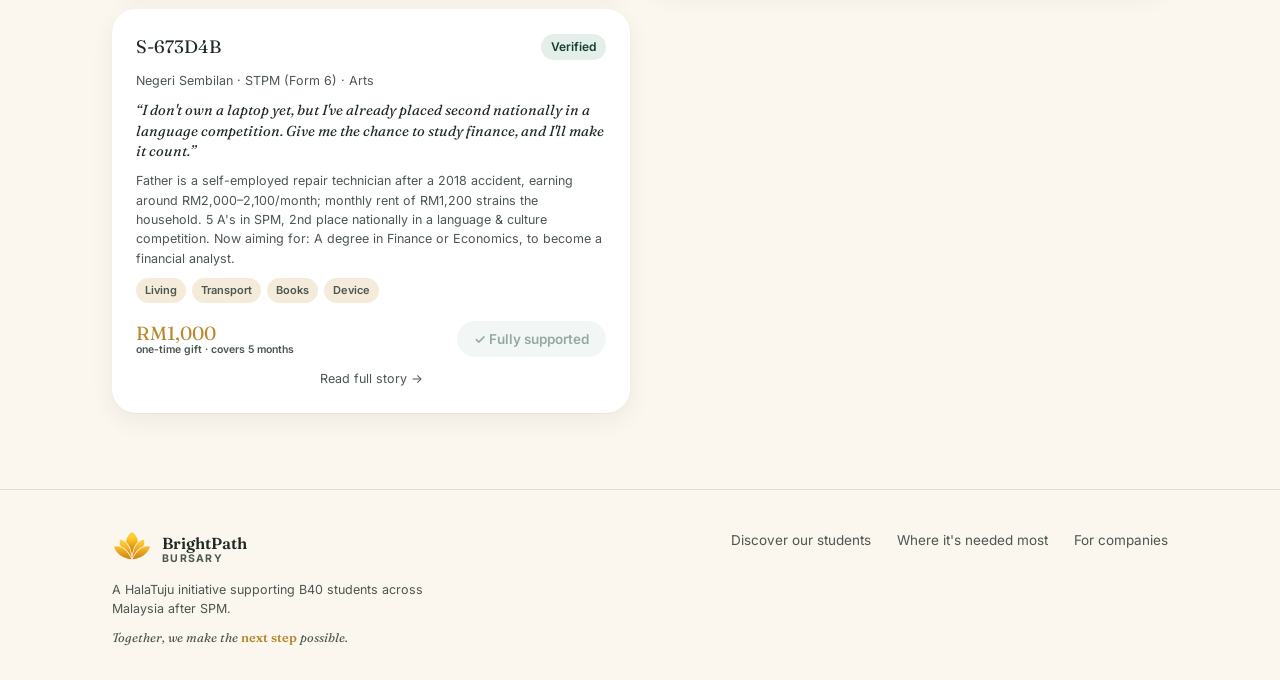
==== commit 642e0192: "Add rotating student-testimonial widget, refresh hero/give copy Replace the static hero stat quote w" ====
--- a/index.html
+++ b/index.html
@@ -26,26 +26,13 @@
   .hero h1{font-size:44px;line-height:1.14;margin:18px 0 20px;letter-spacing:-0.01em;}
   .hero-sub{font-size:17.5px;color:var(--ink-soft);max-width:460px;margin-bottom:30px;}
   .hero-actions{display:flex;align-items:center;gap:16px;flex-wrap:wrap;}
-  .hero-trust{display:flex;flex-direction:column;gap:10px;font-size:13.5px;color:var(--ink-soft);margin-bottom:22px;}
   .hero-avatars{display:flex;align-items:center;}
   .hero-avatars .av{width:26px;height:26px;border-radius:50%;border:2px solid var(--cream);margin-left:-8px;}
   .hero-avatars .av:first-child{margin-left:0;}
-  .hero-trust-item{display:flex;align-items:center;gap:8px;}
-  .hero-trust-icon{width:24px;height:24px;border-radius:50%;background:var(--teal-light);color:var(--teal);display:flex;align-items:center;justify-content:center;flex-shrink:0;}
-
-  .hero-visual{position:relative;}
-  .hero-photo-gallery{display:grid;grid-template-columns:repeat(2,1fr);gap:20px;max-width:360px;margin:0 auto 24px;}
-  .hero-photo-gallery figure{margin:0;border-radius:50%;overflow:hidden;box-shadow:var(--shadow-card);position:relative;aspect-ratio:1/1;background:var(--cream-2);}
-  .hero-photo-gallery img{position:absolute;inset:0;width:100%;height:100%;object-fit:cover;display:block;}
-  .hero-stat-quote{font-family:'Fraunces',serif;font-size:17px;line-height:1.55;color:var(--ink);text-align:center;font-style:italic;max-width:380px;margin-inline:auto;}
-  .hero-stat-quote .quote-mark{font-size:34px;font-style:normal;color:var(--teal);line-height:0;vertical-align:-9px;}
   @media (max-width:900px){
     .hero-grid{grid-template-columns:1fr;}
     .hero h1{font-size:34px;}
     .hero-visual{max-width:380px;margin:0 auto;}
-  }
-  @media (max-width:480px){
-    .hero-photo-gallery{max-width:280px;gap:14px;}
   }
 
 
@@ -81,16 +68,6 @@
   .empty-state{text-align:center;padding:60px 20px;color:var(--ink-soft);font-size:14.5px;display:none;}
   .funded-divider{grid-column:1/-1;text-align:center;font-size:13px;color:var(--ink-soft);padding:14px 0;border-top:1px solid var(--line);margin-top:6px;}
 
-
-  /* FINAL CTA */
-  .final-cta{
-    background:var(--teal-dark);border-radius:var(--radius-lg);
-    padding:56px 48px;text-align:center;color:#fff;margin:0 32px;
-    max-width:1120px;margin-inline:auto;
-  }
-  .final-cta h2{color:#fff;font-size:28px;margin-bottom:12px;}
-  .final-cta p{color:#CFE3DB;font-size:15.5px;margin-bottom:28px;max-width:440px;margin-inline:auto;}
-  .final-cta-actions{display:flex;gap:14px;justify-content:center;flex-wrap:wrap;}
 </style>
 </head>
 <body>
@@ -110,7 +87,7 @@
         </div>
       </div>
       <a href="#" class="btn btn-ghost btn-sm" id="nav-login">Log in</a>
-      <a href="give.html" class="btn btn-ghost btn-sm nav-give">Give where it's needed most</a>
+      <a href="give.html" class="btn btn-ghost btn-sm nav-give">Make your Gift</a>
       <a href="#student-listing" class="btn btn-primary btn-sm" id="nav-start">Discover our students &rarr;</a>
     </div>
   </nav>
@@ -126,25 +103,27 @@
         <div>
           <span class="eyebrow">The cause</span>
           <h1>Gift a talented student their dream degree.</h1>
-          <p class="hero-sub">BrightPath connects everyday donors with talented lower income (B40) students across Malaysia who have outstanding grades but not the means to continue past SPM. Your gift helps them cover fees, food, lodging and travel — every ringgit, guaranteed.</p>
+          <p class="hero-sub">BrightPath connects sponsors with talented lower income (B40) students with good grades but not the means to pursue a tertiary education. Your gift helps them cover food, lodging and transport — every ringgit, guaranteed.</p>
           <div class="hero-trust">
             <span class="hero-trust-item"><i class="hero-trust-icon"><svg width="13" height="13" viewBox="0 0 24 24" fill="none"><path d="M14 9V5a3 3 0 00-3-3l-4 9v11h11.28a2 2 0 002-1.7l1.38-9a2 2 0 00-2-2.3zM7 22H4a2 2 0 01-2-2v-7a2 2 0 012-2h3" stroke="currentColor" stroke-width="2" stroke-linecap="round" stroke-linejoin="round"/></svg></i>100% of your gift reaches the student</span>
-            <span class="hero-trust-item"><i class="hero-trust-icon"><svg width="13" height="13" viewBox="0 0 24 24" fill="none"><path d="M14 9V5a3 3 0 00-3-3l-4 9v11h11.28a2 2 0 002-1.7l1.38-9a2 2 0 00-2-2.3zM7 22H4a2 2 0 01-2-2v-7a2 2 0 012-2h3" stroke="currentColor" stroke-width="2" stroke-linecap="round" stroke-linejoin="round"/></svg></i>Cancel anytime, no calls needed</span>
+            <span class="hero-trust-item"><i class="hero-trust-icon"><svg width="13" height="13" viewBox="0 0 24 24" fill="none"><path d="M14 9V5a3 3 0 00-3-3l-4 9v11h11.28a2 2 0 002-1.7l1.38-9a2 2 0 00-2-2.3zM7 22H4a2 2 0 01-2-2v-7a2 2 0 012-2h3" stroke="currentColor" stroke-width="2" stroke-linecap="round" stroke-linejoin="round"/></svg></i>Verified B40 student</span>
           </div>
           <div class="hero-actions">
             <a href="#student-listing" class="btn btn-primary">Discover our students →</a>
-            <a href="give.html" class="btn btn-ghost">Give where it's needed most</a>
+            <a href="give.html" class="btn btn-ghost">Gift Now</a>
           </div>
         </div>
 
-        <div class="hero-visual">
+        <div class="hero-visual" id="home-testimonial-widget">
           <div class="hero-photo-gallery">
             <figure><img src="assets/student-ai-1.jpg" alt="AI-generated illustration of a Malaysian student" loading="lazy"></figure>
             <figure><img src="assets/student-ai-2.jpg" alt="AI-generated illustration of a Malaysian student" loading="lazy"></figure>
             <figure><img src="assets/student-ai-3.jpg" alt="AI-generated illustration of a Malaysian student" loading="lazy"></figure>
             <figure><img src="assets/student-ai-4.jpg" alt="AI-generated illustration of a Malaysian student" loading="lazy"></figure>
           </div>
-          <p class="hero-stat-quote"><span class="quote-mark">&ldquo;</span>Nearly 500,000 of Malaysia&rsquo;s SPM leavers never continue on to higher studies — many of whom are from B40 families.<span class="quote-mark">&rdquo;</span></p>
+          <p class="hero-stat-quote"></p>
+          <p class="hero-stat-tag"></p>
+          <div class="hero-quote-dots"></div>
         </div>
       </div>
     </div>
@@ -154,8 +133,8 @@
     <div class="wrap">
       <div class="section-head">
         <span class="eyebrow">The public pool</span>
-        <h2>Every one of these students has already been verified.</h2>
-        <p>Citizenship, household income, grades and a place at a Malaysian institution are all checked before a profile appears here. Every student is identified by a code, never a name — sponsors receive progress updates without ever seeing who a student is.</p>
+        <h2>Make your gift, and lift a family out of poverty</h2>
+        <p>These students' family income (B40), grades and a place at a Malaysian government tertiary institution has been verified by our reviewers.</p>
       </div>
       <div class="filter-bar">
         <select id="filter-state"><option value="">All states</option></select>
@@ -171,16 +150,7 @@
     </div>
   </section>
 
-  <section style="padding:32px 0 32px;">
-    <div class="final-cta">
-      <h2 style="font-size:24px;line-height:1.45;">As the saying goes, <em>&ldquo;Sikit-sikit, lama-lama menjadi bukit.&rdquo;</em>&nbsp;&nbsp;Whether it is a little or a lot, together it all adds up to change a student's life.</h2>
-      <p>Join our founding group of donors helping students take their next step across Malaysia.</p>
-      <div class="final-cta-actions">
-        <a href="#student-listing" class="btn btn-onteal">Discover our students →</a>
-        <a href="give.html" class="btn" style="border:1.5px solid rgba(255,255,255,0.3);color:#fff;">Give where it's needed most</a>
-      </div>
-    </div>
-  </section>
+
 </main>
 
 <footer>
@@ -356,6 +326,8 @@
     window.renderStudentListing = render;
     render();
   })();
+
+  initTestimonialCarousel('home-testimonial-widget');
 </script>
 
 </body>
--- a/styles.css
+++ b/styles.css
@@ -67,6 +67,27 @@
 .covers-row{display:flex;flex-wrap:wrap;gap:6px;}
 .covers-chip{font-size:11px;font-weight:600;padding:4px 9px;border-radius:100px;background:var(--cream-2);color:var(--ink-soft);text-transform:capitalize;}
 
+/* TESTIMONIAL WIDGET — shared photo gallery + rotating student-quote carousel.
+   Used identically on index.html and give.html; data + rotation logic live in
+   data.js (TESTIMONIALS, initTestimonialCarousel) so both pages stay in sync. */
+.hero-trust{display:flex;flex-direction:column;gap:10px;font-size:13.5px;color:var(--ink-soft);margin-bottom:22px;}
+.hero-trust-item{display:flex;align-items:center;gap:8px;}
+.hero-trust-icon{width:24px;height:24px;border-radius:50%;background:var(--teal-light);color:var(--teal);display:flex;align-items:center;justify-content:center;flex-shrink:0;}
+
+.hero-visual{position:relative;}
+.hero-photo-gallery{display:grid;grid-template-columns:repeat(2,1fr);gap:20px;max-width:360px;margin:0 auto 24px;}
+.hero-photo-gallery figure{margin:0;border-radius:50%;overflow:hidden;box-shadow:var(--shadow-card);position:relative;aspect-ratio:1/1;background:var(--cream-2);}
+.hero-photo-gallery img{position:absolute;inset:0;width:100%;height:100%;object-fit:cover;display:block;}
+.hero-stat-quote{font-family:'Fraunces',serif;font-size:17px;line-height:1.55;color:var(--ink);text-align:center;font-style:italic;max-width:380px;margin-inline:auto;min-height:82px;transition:opacity .25s ease;}
+.hero-stat-quote .quote-mark{font-size:34px;font-style:normal;color:var(--teal);line-height:0;vertical-align:-9px;}
+.hero-stat-tag{text-align:center;font-size:12.5px;font-weight:600;color:var(--teal-dark);margin-top:12px;letter-spacing:0.01em;transition:opacity .25s ease;}
+.hero-quote-dots{display:flex;justify-content:center;gap:8px;margin-top:18px;}
+.hero-quote-dot{width:7px;height:7px;padding:0;border-radius:50%;border:none;background:var(--line);cursor:pointer;transition:background .2s ease, transform .2s ease;}
+.hero-quote-dot.is-active{background:var(--teal-dark);transform:scale(1.35);}
+@media (max-width:480px){
+  .hero-photo-gallery{max-width:280px;gap:14px;}
+}
+
 /* INLINE CONFIRM — a one-click accidental pledge is a real donor-trust risk,
    so every pledge action (student card, general fund, profile page) shows
    this "are you sure" step before anything is actually recorded. */
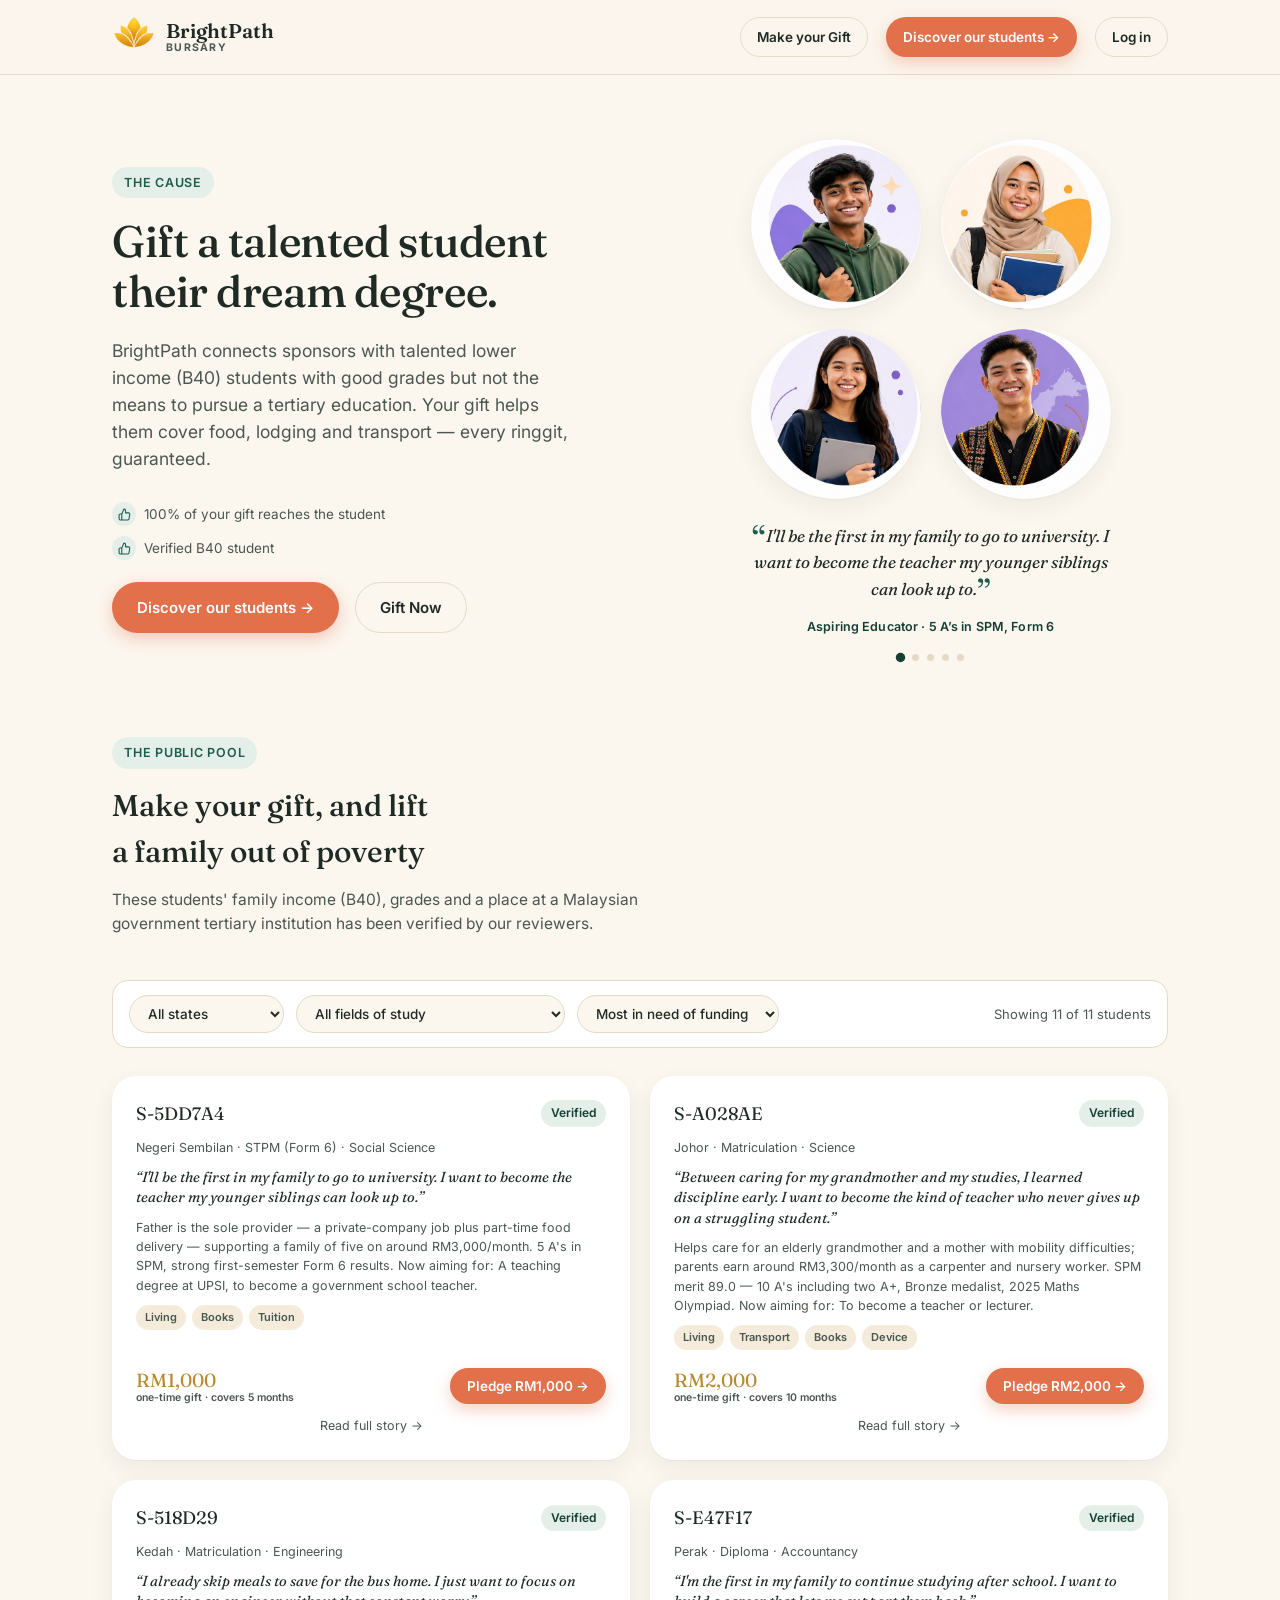
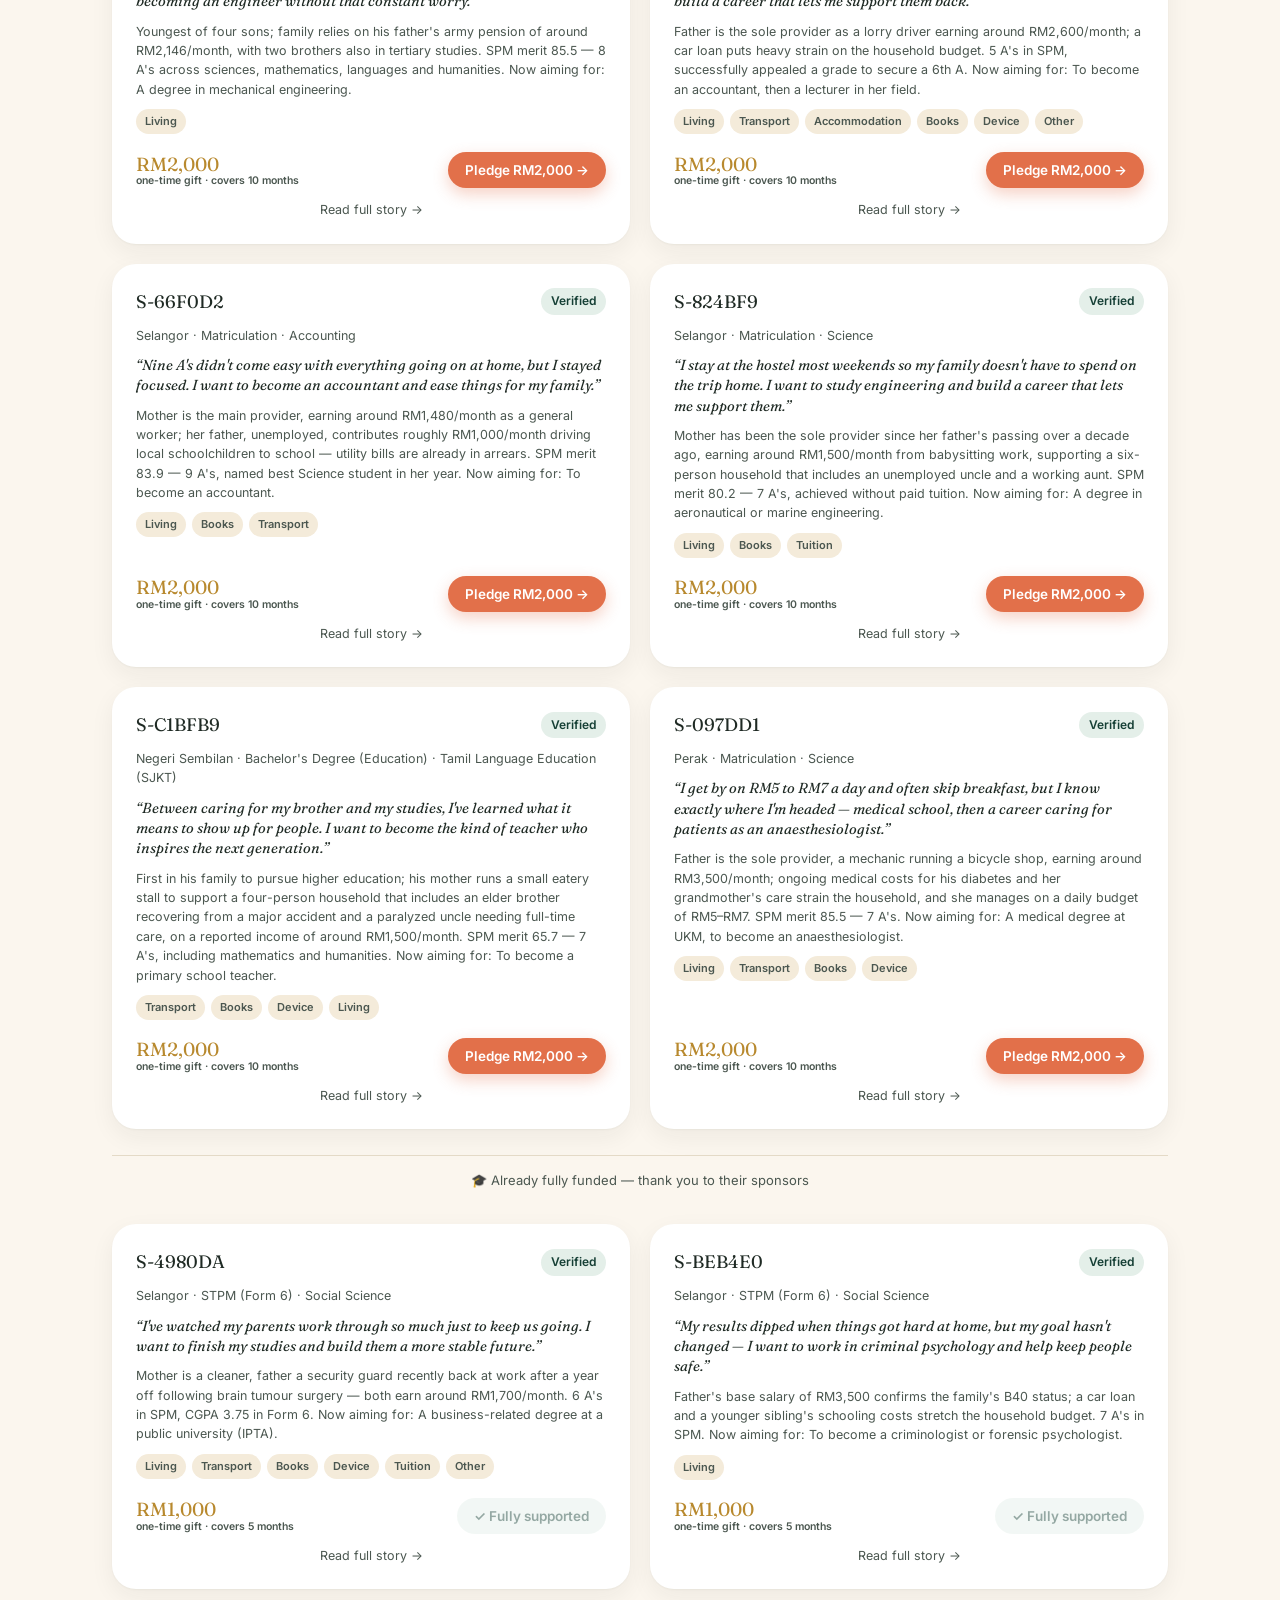
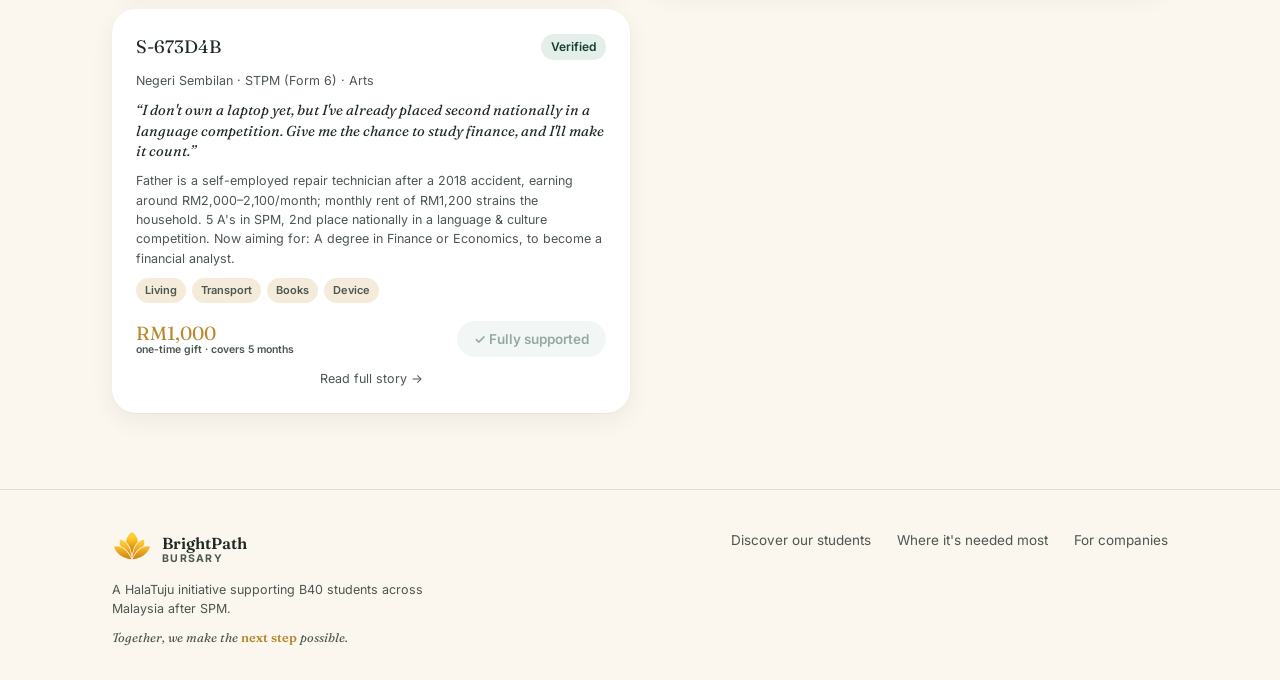
==== commit fd27a7e3: "Standardize nav CTA order/labels and redesign corporate page Move Log in to the rightmost nav slot, " ====
--- a/index.html
+++ b/index.html
@@ -79,6 +79,8 @@
       <span class="logo-text"><span class="logo-name">BrightPath</span><span class="logo-sub">Bursary</span></span>
     </div>
     <div class="nav-cta">
+      <a href="give.html" class="btn btn-ghost btn-sm nav-give">Make your Gift</a>
+      <a href="#student-listing" class="btn btn-primary btn-sm" id="nav-start">Discover our students &rarr;</a>
       <div class="account-menu" id="account-menu" style="display:none;">
         <button class="btn btn-ghost btn-sm" id="account-trigger" onclick="toggleAccountDropdown()">Account ▾</button>
         <div class="account-dropdown" id="account-dropdown">
@@ -87,8 +89,6 @@
         </div>
       </div>
       <a href="#" class="btn btn-ghost btn-sm" id="nav-login">Log in</a>
-      <a href="give.html" class="btn btn-ghost btn-sm nav-give">Make your Gift</a>
-      <a href="#student-listing" class="btn btn-primary btn-sm" id="nav-start">Discover our students &rarr;</a>
     </div>
   </nav>
 </header>
--- a/styles.css
+++ b/styles.css
@@ -147,7 +147,7 @@
 .status-active{background:var(--teal-light);color:var(--teal-dark);}
 .status-paused{background:var(--amber-light);color:var(--amber-dark);}
 .status-cancelled{background:var(--cream-2);color:var(--ink-soft);}
-@media (max-width:780px){ .nav-links{display:none;} .nav-give{display:none;} }
+@media (max-width:780px){ .nav-links{display:none;} .nav-give{display:none;} #nav-start{display:none;} }
 @media (max-width:480px){
   .wrap,.wrap-narrow{padding:0 16px;}
   .logo-mark{width:34px;height:34px;}
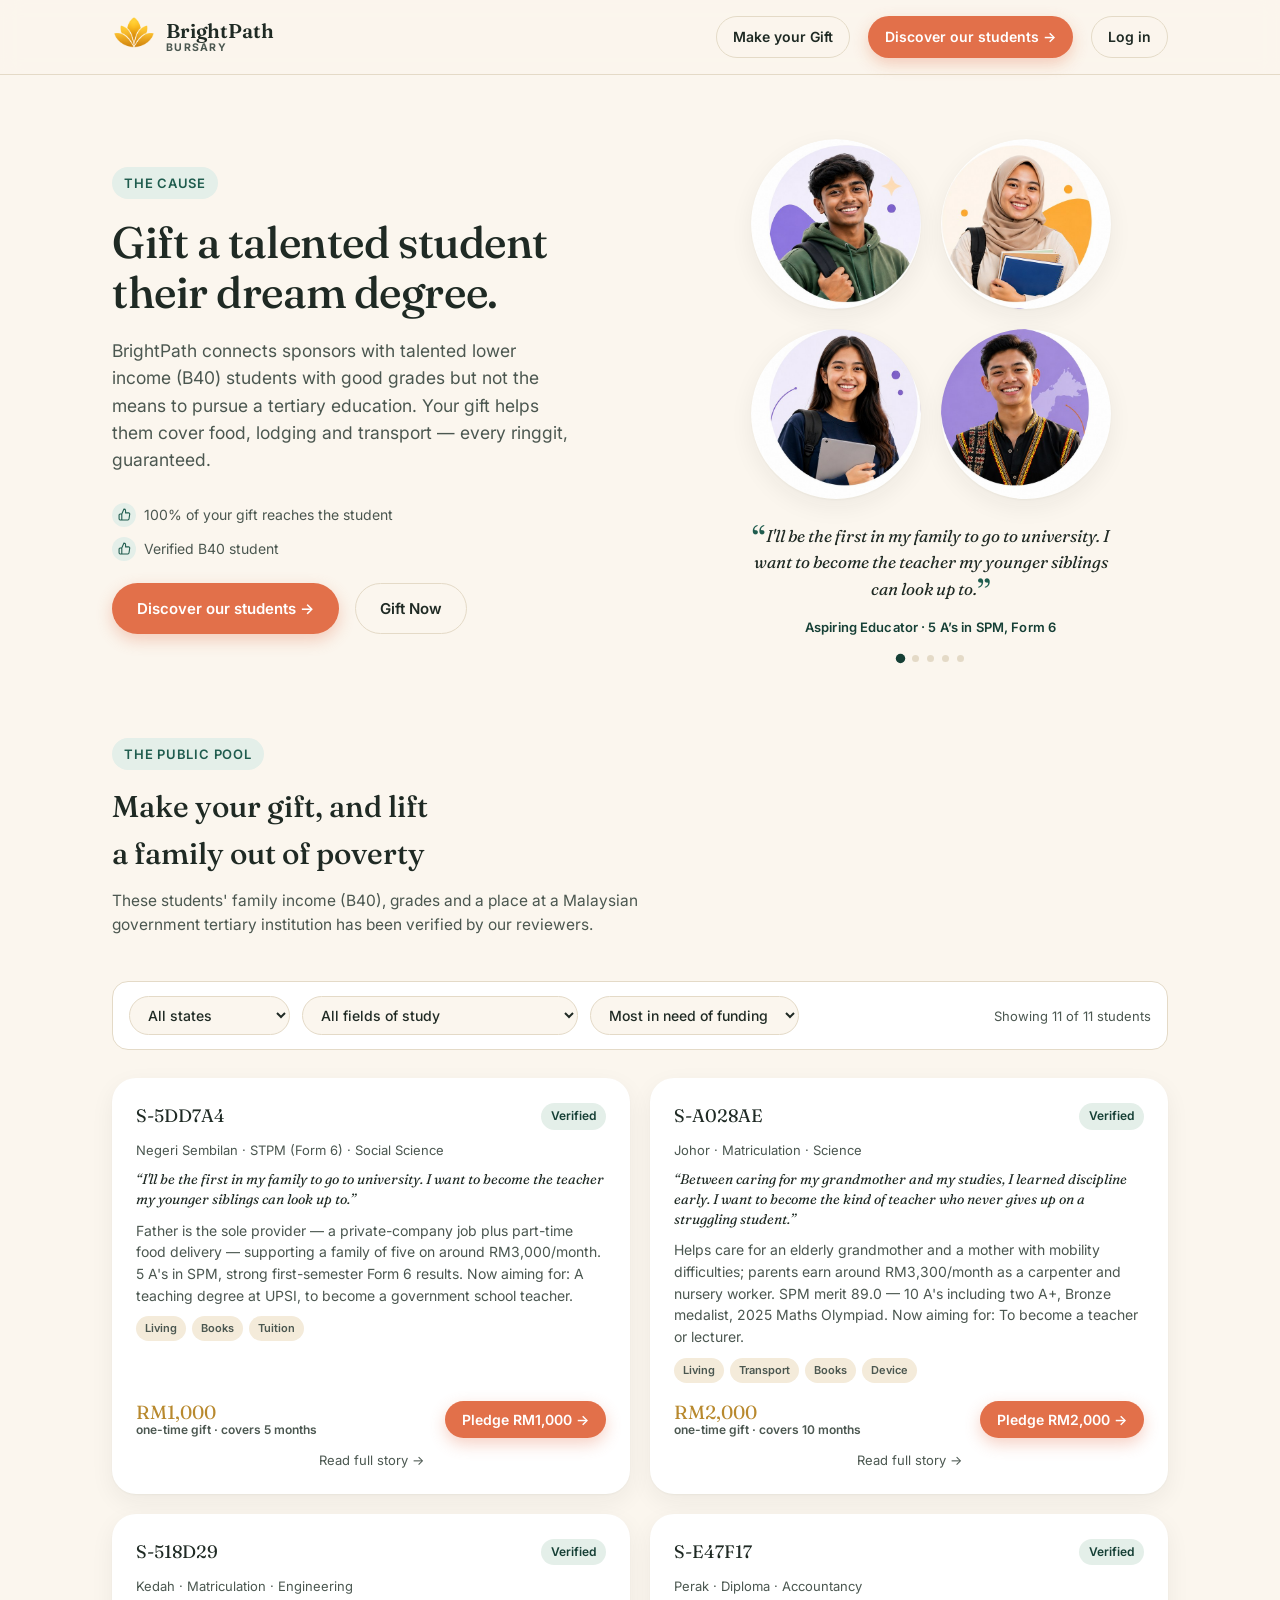
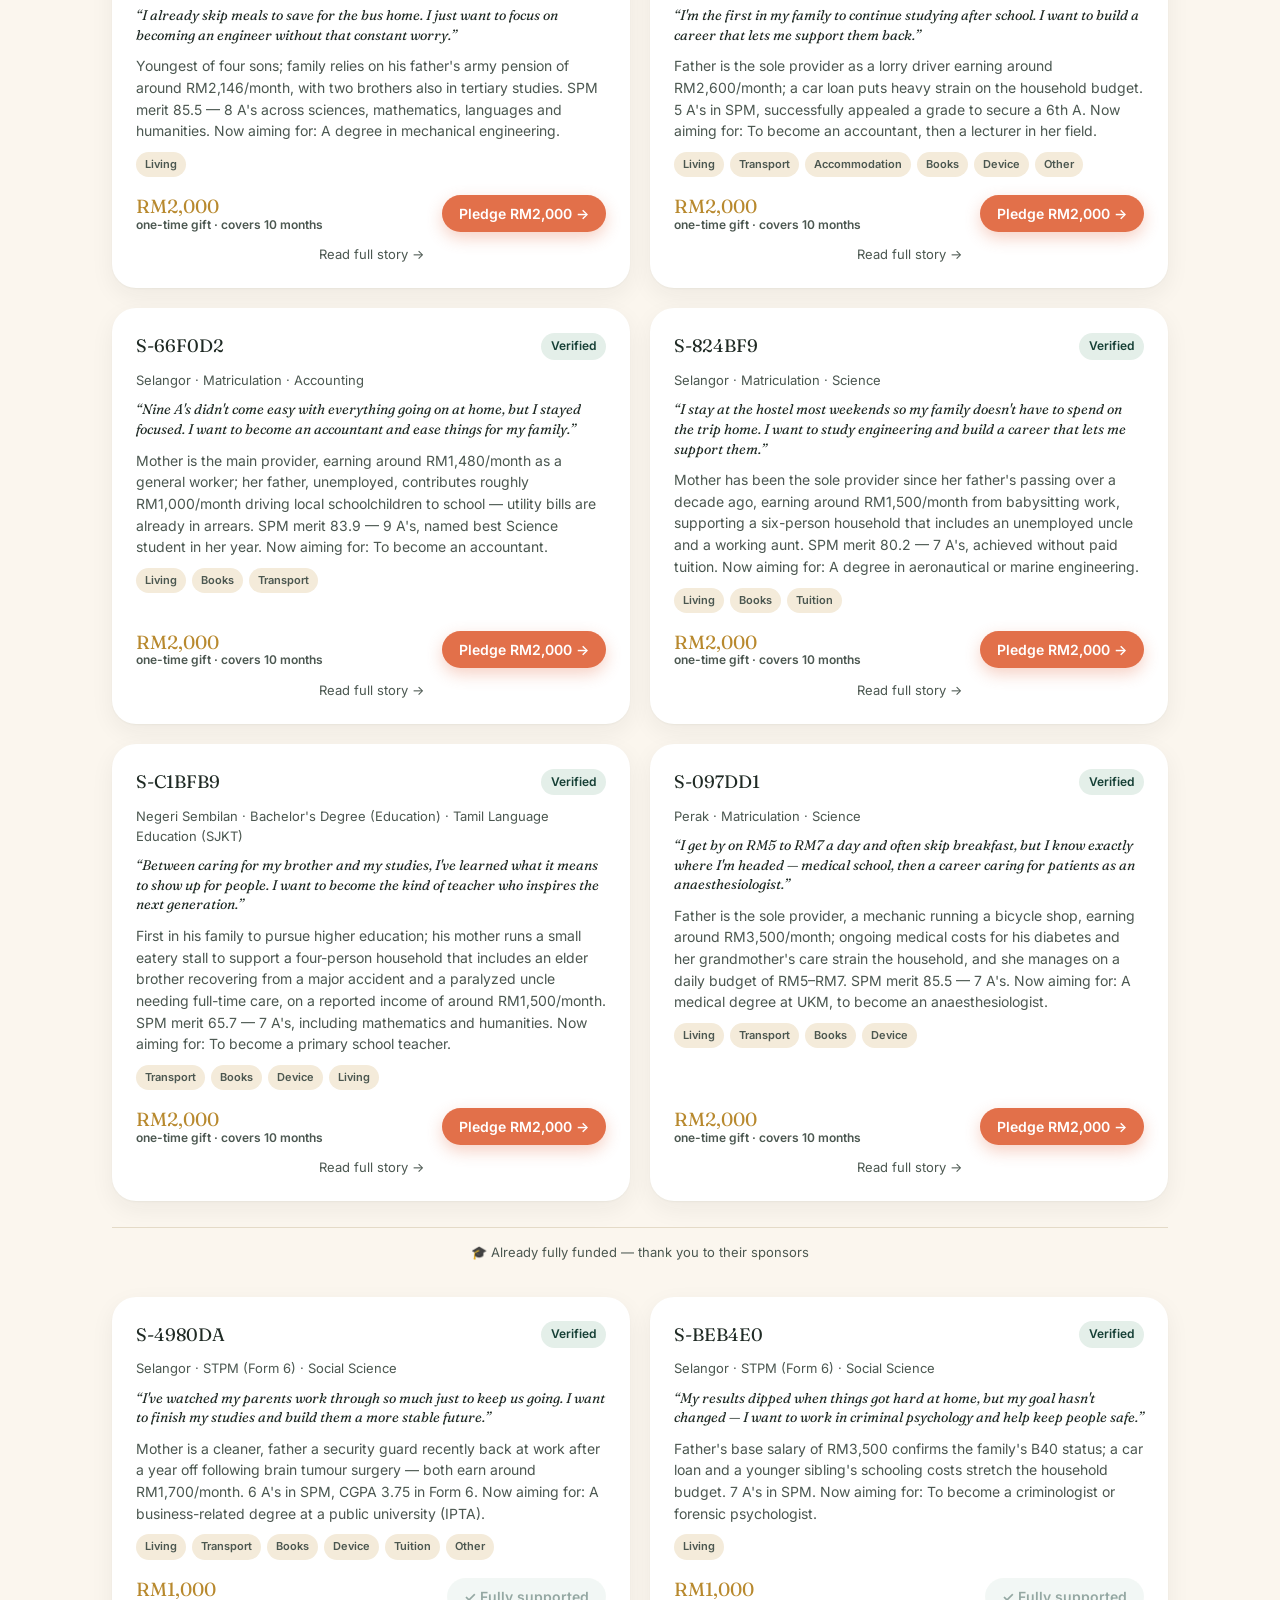
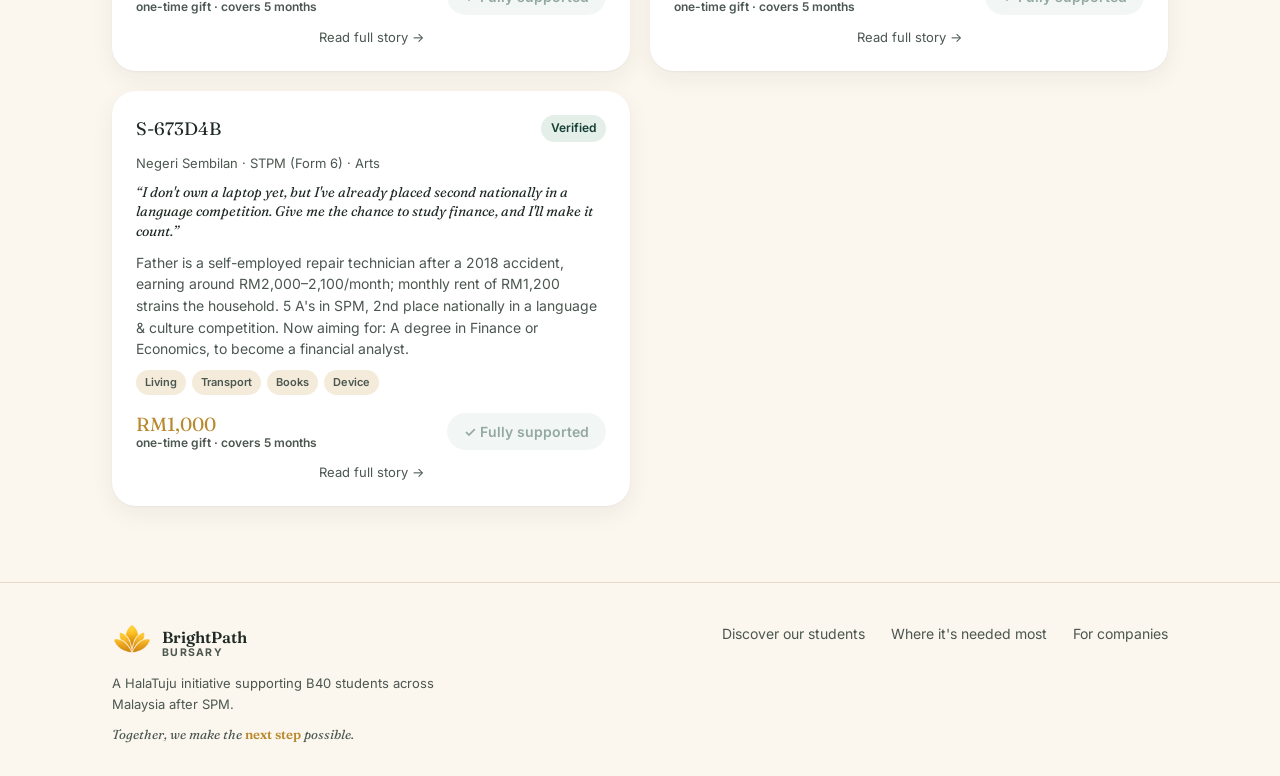
==== commit 010d92f5: "Consolidate font-size scale and fix undersized mobile text Cut the site down from 33 distinct font-s" ====
--- a/index.html
+++ b/index.html
@@ -34,6 +34,10 @@
     .hero h1{font-size:34px;}
     .hero-visual{max-width:380px;margin:0 auto;}
   }
+  @media (max-width:480px){
+    .hero{padding:32px 0 56px;}
+    .hero-sub{margin-bottom:24px;}
+  }
 
 
   /* STUDENT LISTING — the full browsable pool, at the bottom of this page.
@@ -46,13 +50,13 @@
   .pledge-student-card{background:var(--white);border-radius:var(--radius-lg);box-shadow:var(--shadow-card);padding:24px;display:flex;flex-direction:column;gap:10px;}
   .psc-head{display:flex;align-items:center;justify-content:space-between;gap:10px;}
   .psc-head .t-code{font-family:'Fraunces',serif;font-size:18px;}
-  .psc-meta{font-size:12.5px;color:var(--ink-soft);}
-  .psc-quote{font-family:'Fraunces',serif;font-style:italic;font-size:14.5px;color:var(--ink);line-height:1.4;}
-  .psc-narrative{font-size:12.5px;color:var(--ink-soft);line-height:1.55;}
+  .psc-meta{font-size:13px;color:var(--ink-soft);}
+  .psc-quote{font-family:'Fraunces',serif;font-style:italic;font-size:14px;color:var(--ink);line-height:1.4;}
+  .psc-narrative{font-size:14px;color:var(--ink-soft);line-height:1.55;}
   .psc-footer{display:flex;align-items:center;justify-content:space-between;gap:12px;margin-top:auto;padding-top:8px;}
   .psc-amount{font-family:'Fraunces',serif;font-size:19px;color:var(--brand-gold);line-height:1.2;}
-  .psc-amount span{display:block;font-family:'Inter',sans-serif;font-size:10.5px;color:var(--ink-soft);font-weight:600;}
-  .psc-profile-link{display:block;text-align:center;font-size:12.5px;color:var(--ink-soft);margin-top:2px;}
+  .psc-amount span{display:block;font-family:'Inter',sans-serif;font-size:12px;color:var(--ink-soft);font-weight:600;}
+  .psc-profile-link{display:block;text-align:center;font-size:13px;color:var(--ink-soft);margin-top:2px;}
   .psc-profile-link:hover{color:var(--ink);}
 
   .filter-bar{
@@ -61,11 +65,11 @@
     padding:14px 16px;margin:28px 0 8px;
   }
   .filter-bar select{
-    font-family:'Inter',sans-serif;font-size:13.5px;font-weight:500;color:var(--ink);
+    font-family:'Inter',sans-serif;font-size:14px;font-weight:500;color:var(--ink);
     border:1px solid var(--line);border-radius:100px;padding:9px 14px;background:var(--cream);cursor:pointer;
   }
   .filter-count{margin-left:auto;font-size:13px;color:var(--ink-soft);}
-  .empty-state{text-align:center;padding:60px 20px;color:var(--ink-soft);font-size:14.5px;display:none;}
+  .empty-state{text-align:center;padding:60px 20px;color:var(--ink-soft);font-size:14px;display:none;}
   .funded-divider{grid-column:1/-1;text-align:center;font-size:13px;color:var(--ink-soft);padding:14px 0;border-top:1px solid var(--line);margin-top:6px;}
 
 </style>
--- a/styles.css
+++ b/styles.css
@@ -51,7 +51,7 @@
 
 .eyebrow{
   display:inline-flex;align-items:center;gap:6px;
-  font-size:12.5px;font-weight:600;letter-spacing:0.06em;text-transform:uppercase;
+  font-size:13px;font-weight:600;letter-spacing:0.06em;text-transform:uppercase;
   color:var(--teal);background:var(--teal-light);
   padding:6px 12px;border-radius:100px;
 }
@@ -70,7 +70,7 @@
 /* TESTIMONIAL WIDGET — shared photo gallery + rotating student-quote carousel.
    Used identically on index.html and give.html; data + rotation logic live in
    data.js (TESTIMONIALS, initTestimonialCarousel) so both pages stay in sync. */
-.hero-trust{display:flex;flex-direction:column;gap:10px;font-size:13.5px;color:var(--ink-soft);margin-bottom:22px;}
+.hero-trust{display:flex;flex-direction:column;gap:10px;font-size:14px;color:var(--ink-soft);margin-bottom:22px;}
 .hero-trust-item{display:flex;align-items:center;gap:8px;}
 .hero-trust-icon{width:24px;height:24px;border-radius:50%;background:var(--teal-light);color:var(--teal);display:flex;align-items:center;justify-content:center;flex-shrink:0;}
 
@@ -80,7 +80,7 @@
 .hero-photo-gallery img{position:absolute;inset:0;width:100%;height:100%;object-fit:cover;display:block;}
 .hero-stat-quote{font-family:'Fraunces',serif;font-size:17px;line-height:1.55;color:var(--ink);text-align:center;font-style:italic;max-width:380px;margin-inline:auto;min-height:82px;transition:opacity .25s ease;}
 .hero-stat-quote .quote-mark{font-size:34px;font-style:normal;color:var(--teal);line-height:0;vertical-align:-9px;}
-.hero-stat-tag{text-align:center;font-size:12.5px;font-weight:600;color:var(--teal-dark);margin-top:12px;letter-spacing:0.01em;transition:opacity .25s ease;}
+.hero-stat-tag{text-align:center;font-size:13px;font-weight:600;color:var(--teal-dark);margin-top:12px;letter-spacing:0.01em;transition:opacity .25s ease;}
 .hero-quote-dots{display:flex;justify-content:center;gap:8px;margin-top:18px;}
 .hero-quote-dot{width:7px;height:7px;padding:0;border-radius:50%;border:none;background:var(--line);cursor:pointer;transition:background .2s ease, transform .2s ease;}
 .hero-quote-dot.is-active{background:var(--teal-dark);transform:scale(1.35);}
@@ -110,7 +110,7 @@
 .btn-ghost:hover{border-color:var(--ink-soft);background:rgba(255,255,255,0.5);}
 .btn-onteal{background:#fff;color:var(--teal-dark);}
 .btn-onteal:hover{background:var(--cream);}
-.btn-sm{padding:9px 16px;font-size:13.5px;}
+.btn-sm{padding:9px 16px;font-size:14px;}
 .btn-block{width:100%;}
 .btn[disabled]{opacity:0.45;cursor:not-allowed;}
 
@@ -127,10 +127,10 @@
 .logo-text{display:flex;flex-direction:column;line-height:1.05;}
 .logo-name{font-family:'Fraunces',serif;font-size:20px;font-weight:600;color:var(--ink);}
 .logo-sub{font-family:'Inter',sans-serif;font-size:10.5px;font-weight:700;letter-spacing:0.12em;text-transform:uppercase;color:var(--ink-soft);margin-top:1px;}
-.logo-tagline{font-family:'Fraunces',serif;font-style:italic;font-size:12.5px;color:var(--ink-soft);}
+.logo-tagline{font-family:'Fraunces',serif;font-style:italic;font-size:13px;color:var(--ink-soft);}
 .logo-tagline b{color:var(--brand-gold);font-weight:600;font-style:normal;}
 .nav-links{display:flex;align-items:center;gap:30px;}
-.nav-links a{font-size:14.5px;font-weight:500;color:var(--ink-soft);}
+.nav-links a{font-size:14px;font-weight:500;color:var(--ink-soft);}
 .nav-links a:hover,.nav-links a.active{color:var(--ink);}
 .nav-cta{display:flex;align-items:center;gap:18px;}
 
@@ -140,7 +140,7 @@
   background:var(--white);border:1px solid var(--line);border-radius:var(--radius-md);
   box-shadow:var(--shadow-card);padding:6px;
 }
-.account-dropdown a{display:block;padding:9px 12px;font-size:13.5px;font-weight:500;color:var(--ink);border-radius:8px;}
+.account-dropdown a{display:block;padding:9px 12px;font-size:14px;font-weight:500;color:var(--ink);border-radius:8px;}
 .account-dropdown a:hover{background:var(--cream);}
 
 .status-badge{display:inline-flex;align-items:center;gap:5px;font-size:12px;font-weight:600;padding:4px 10px;border-radius:100px;}
@@ -152,20 +152,18 @@
   .wrap,.wrap-narrow{padding:0 16px;}
   .logo-mark{width:34px;height:34px;}
   .logo-name{font-size:17px;}
-  .logo-sub{display:none;}
+  .logo-sub{font-size:9.5px;}
   .nav-cta{gap:8px;}
-  .nav-cta .btn-sm{padding:8px 12px;font-size:12.5px;}
+  .nav-cta .btn-sm{padding:8px 13px;font-size:13px;}
 }
 @media (max-width:400px){
   .hi-prefix{display:none;}
   .logo-name{font-size:15px;}
   .nav-cta{gap:6px;}
-  .nav-cta .btn-sm{padding:6px 8px;font-size:11.5px;}
 }
 @media (max-width:340px){
   .logo-name{font-size:14px;}
   .nav-cta{gap:3px;}
-  .nav-cta .btn-sm{padding:5px 5px;font-size:10px;}
 }
 
 section{padding:76px 0;}
@@ -177,7 +175,7 @@
 
 .progress-track{height:7px;border-radius:100px;background:var(--cream-2);overflow:hidden;}
 .progress-fill{height:100%;border-radius:100px;background:var(--teal);}
-.progress-label{display:flex;justify-content:space-between;font-size:12.5px;color:var(--ink-soft);margin-top:7px;}
+.progress-label{display:flex;justify-content:space-between;font-size:13px;color:var(--ink-soft);margin-top:7px;}
 
 .avatar-block{border-radius:var(--radius-md);position:relative;overflow:hidden;}
 .avatar-block .blob{position:absolute;border-radius:50%;background:rgba(255,255,255,0.16);}
@@ -190,9 +188,9 @@
 footer{padding:40px 0 32px;border-top:1px solid var(--line);}
 .footer-grid{display:flex;justify-content:space-between;align-items:flex-start;flex-wrap:wrap;gap:28px;}
 .footer-links{display:flex;gap:26px;flex-wrap:wrap;}
-.footer-links a{font-size:13.5px;color:var(--ink-soft);}
+.footer-links a{font-size:14px;color:var(--ink-soft);}
 .footer-links a:hover{color:var(--ink);}
-.footer-note{font-size:12.5px;color:var(--ink-soft);max-width:340px;}
+.footer-note{font-size:13px;color:var(--ink-soft);max-width:340px;}
 @media (max-width:640px){
   .footer-grid{flex-direction:column;gap:24px;}
   .footer-links{display:grid;grid-template-columns:1fr 1fr;gap:14px 20px;width:100%;}
@@ -215,16 +213,16 @@
 }
 .login-modal-close:hover{background:var(--line);color:var(--ink);}
 .login-modal h2{font-size:21px;margin-bottom:8px;}
-.login-modal .sub{font-size:13.5px;color:var(--ink-soft);margin-bottom:20px;}
+.login-modal .sub{font-size:14px;color:var(--ink-soft);margin-bottom:20px;}
 .login-modal input[type="email"],.login-modal input[type="text"]{
   width:100%;padding:11px 14px;border-radius:var(--radius-sm);border:1px solid var(--line);
-  font-family:'Inter',sans-serif;font-size:14.5px;background:var(--cream);margin-bottom:14px;
+  font-family:'Inter',sans-serif;font-size:14px;background:var(--cream);margin-bottom:14px;
 }
 .login-modal input:focus{outline:none;border-color:var(--teal);}
 .sso-btn{
   display:flex;align-items:center;justify-content:center;gap:10px;width:100%;
   padding:12px 16px;border-radius:100px;border:1.5px solid var(--line);background:var(--white);
-  font-family:'Inter',sans-serif;font-weight:600;font-size:14.5px;cursor:pointer;margin-bottom:10px;
+  font-family:'Inter',sans-serif;font-weight:600;font-size:14px;cursor:pointer;margin-bottom:10px;
   transition:border-color .15s ease, background .15s ease;
 }
 .sso-btn:hover{border-color:var(--ink-soft);background:var(--cream);}
